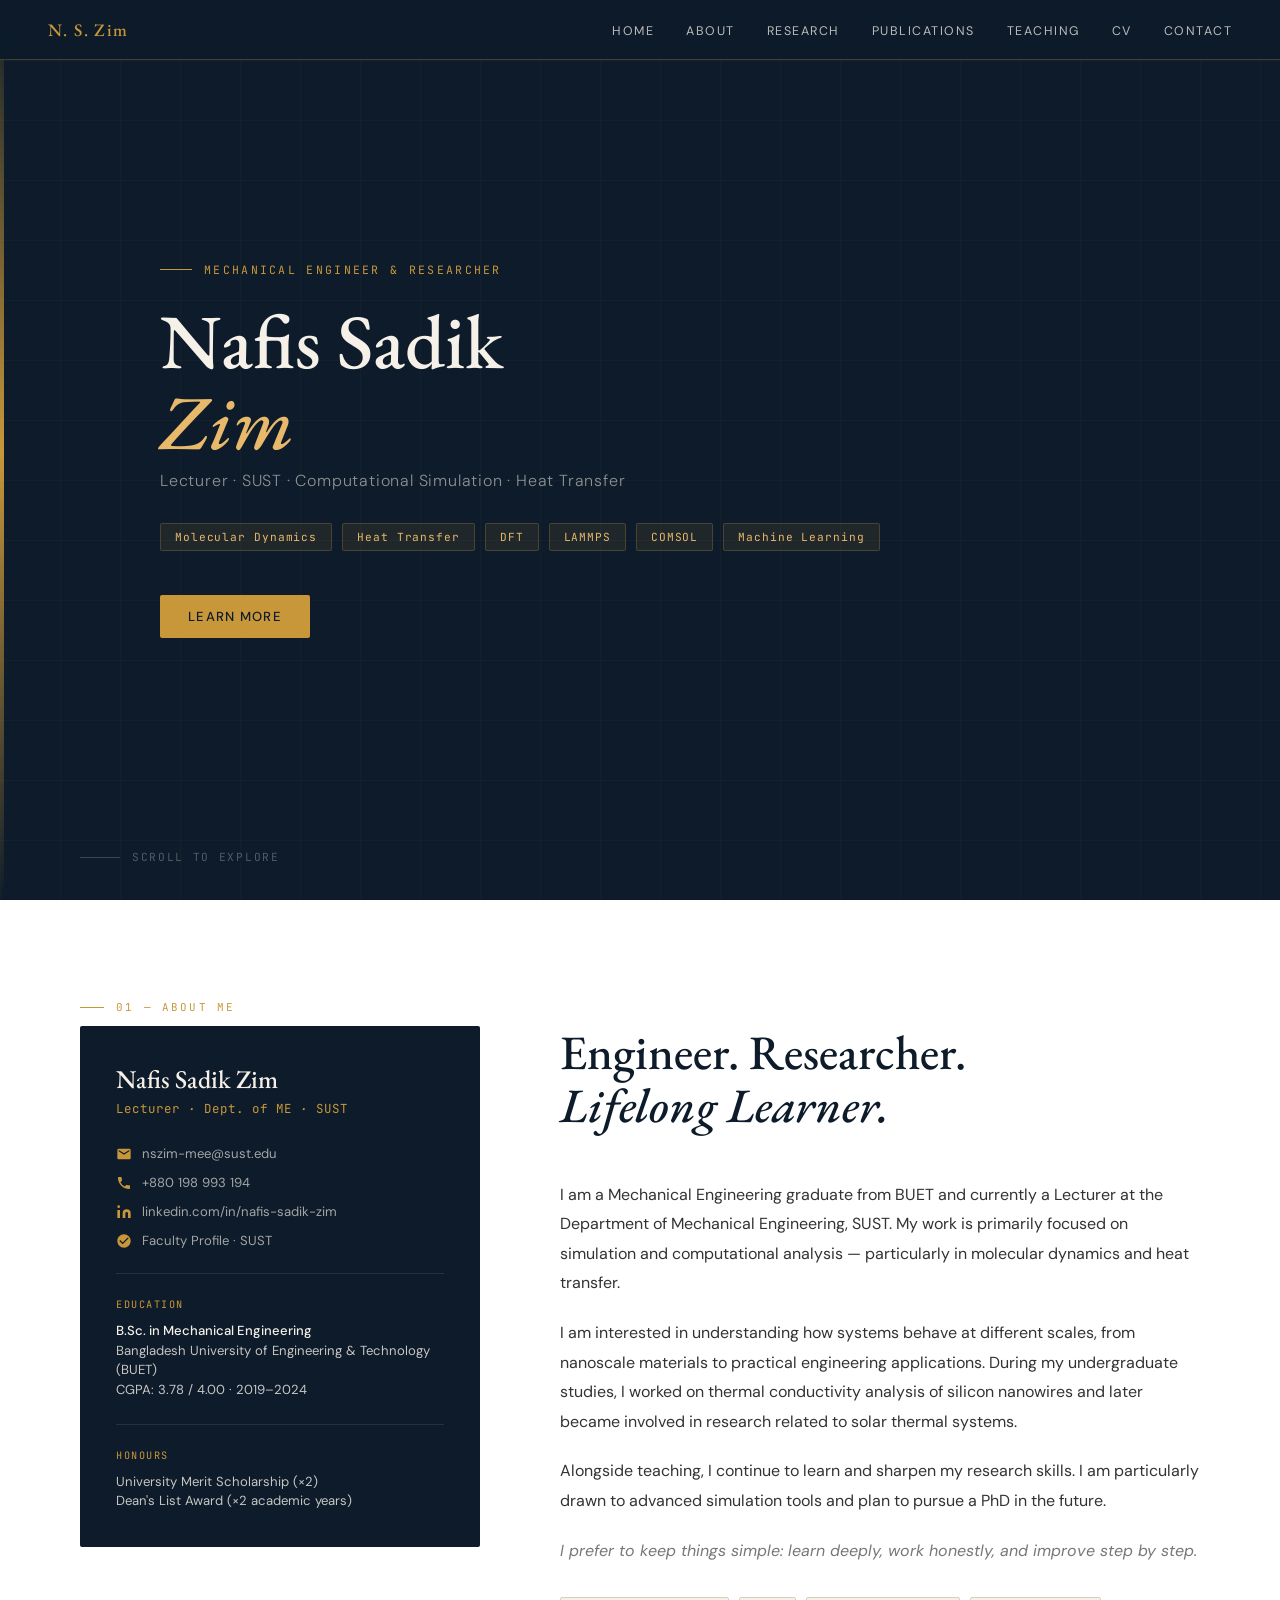
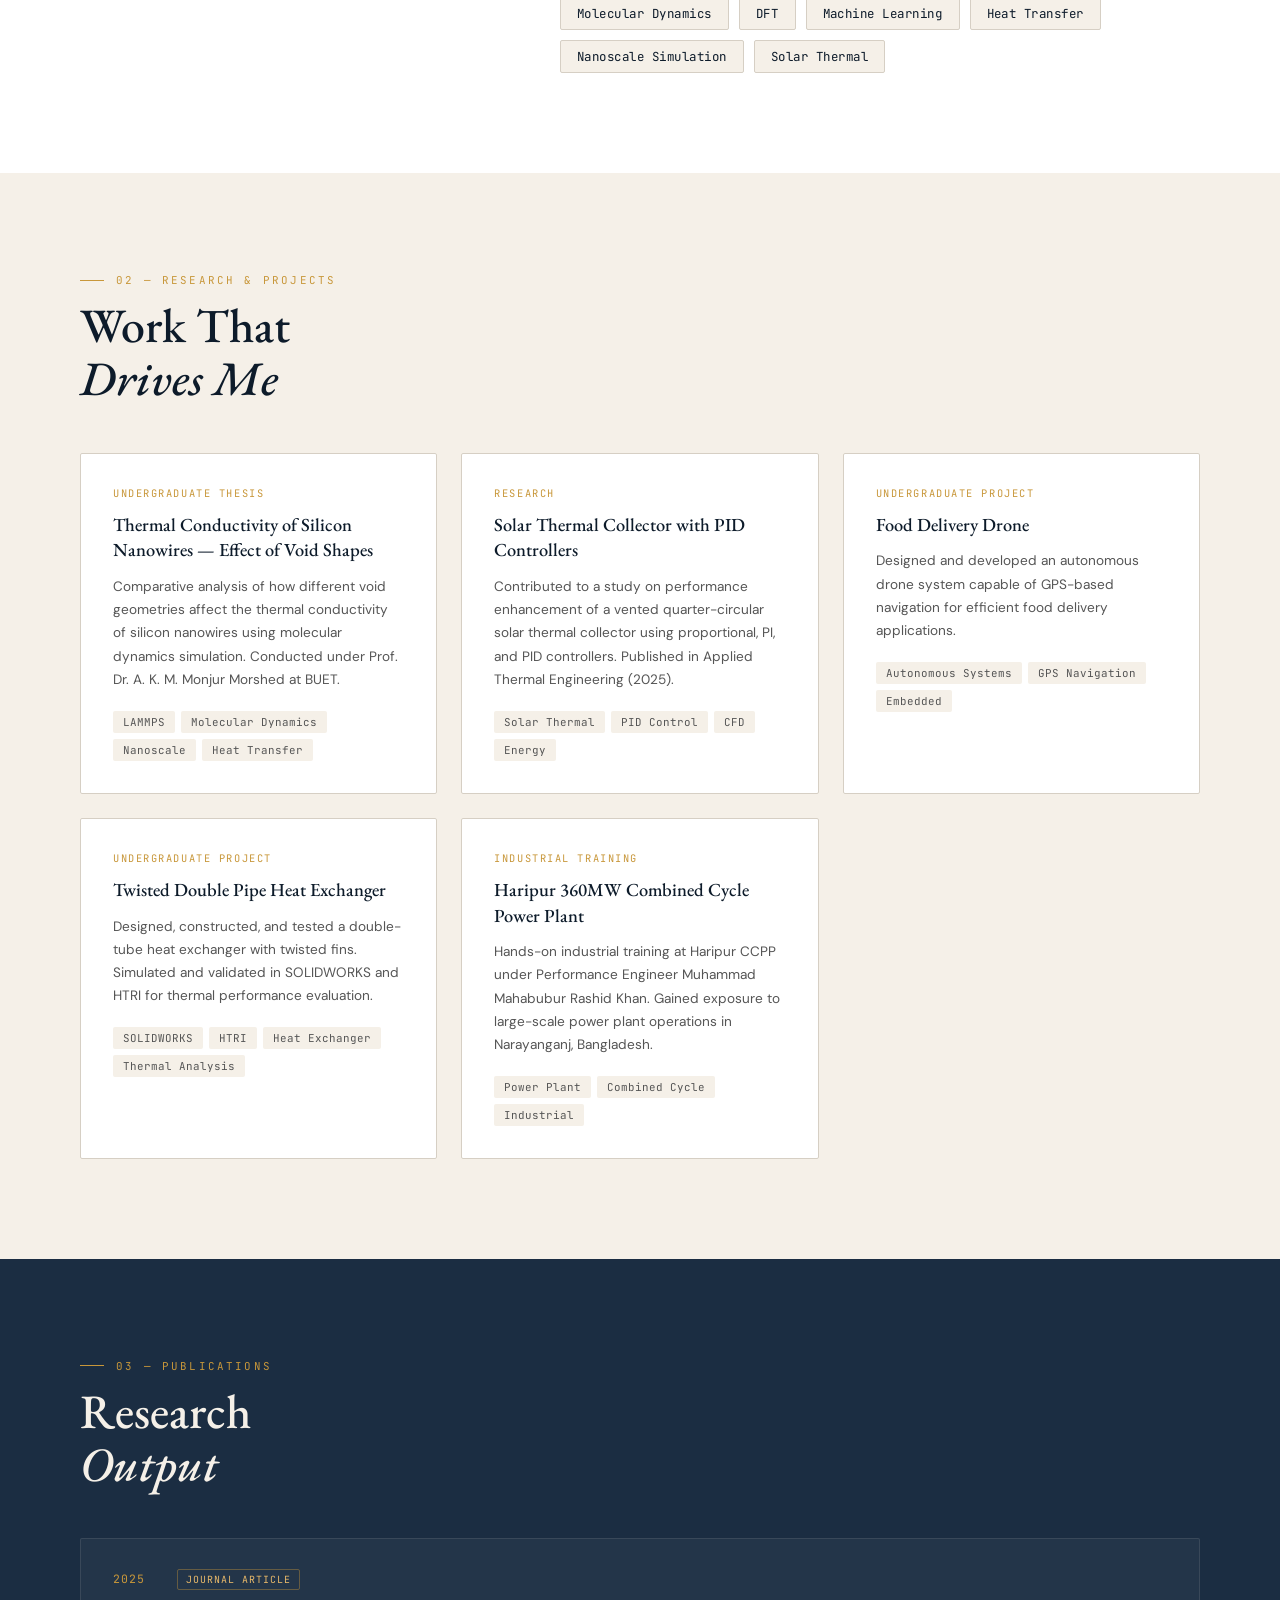
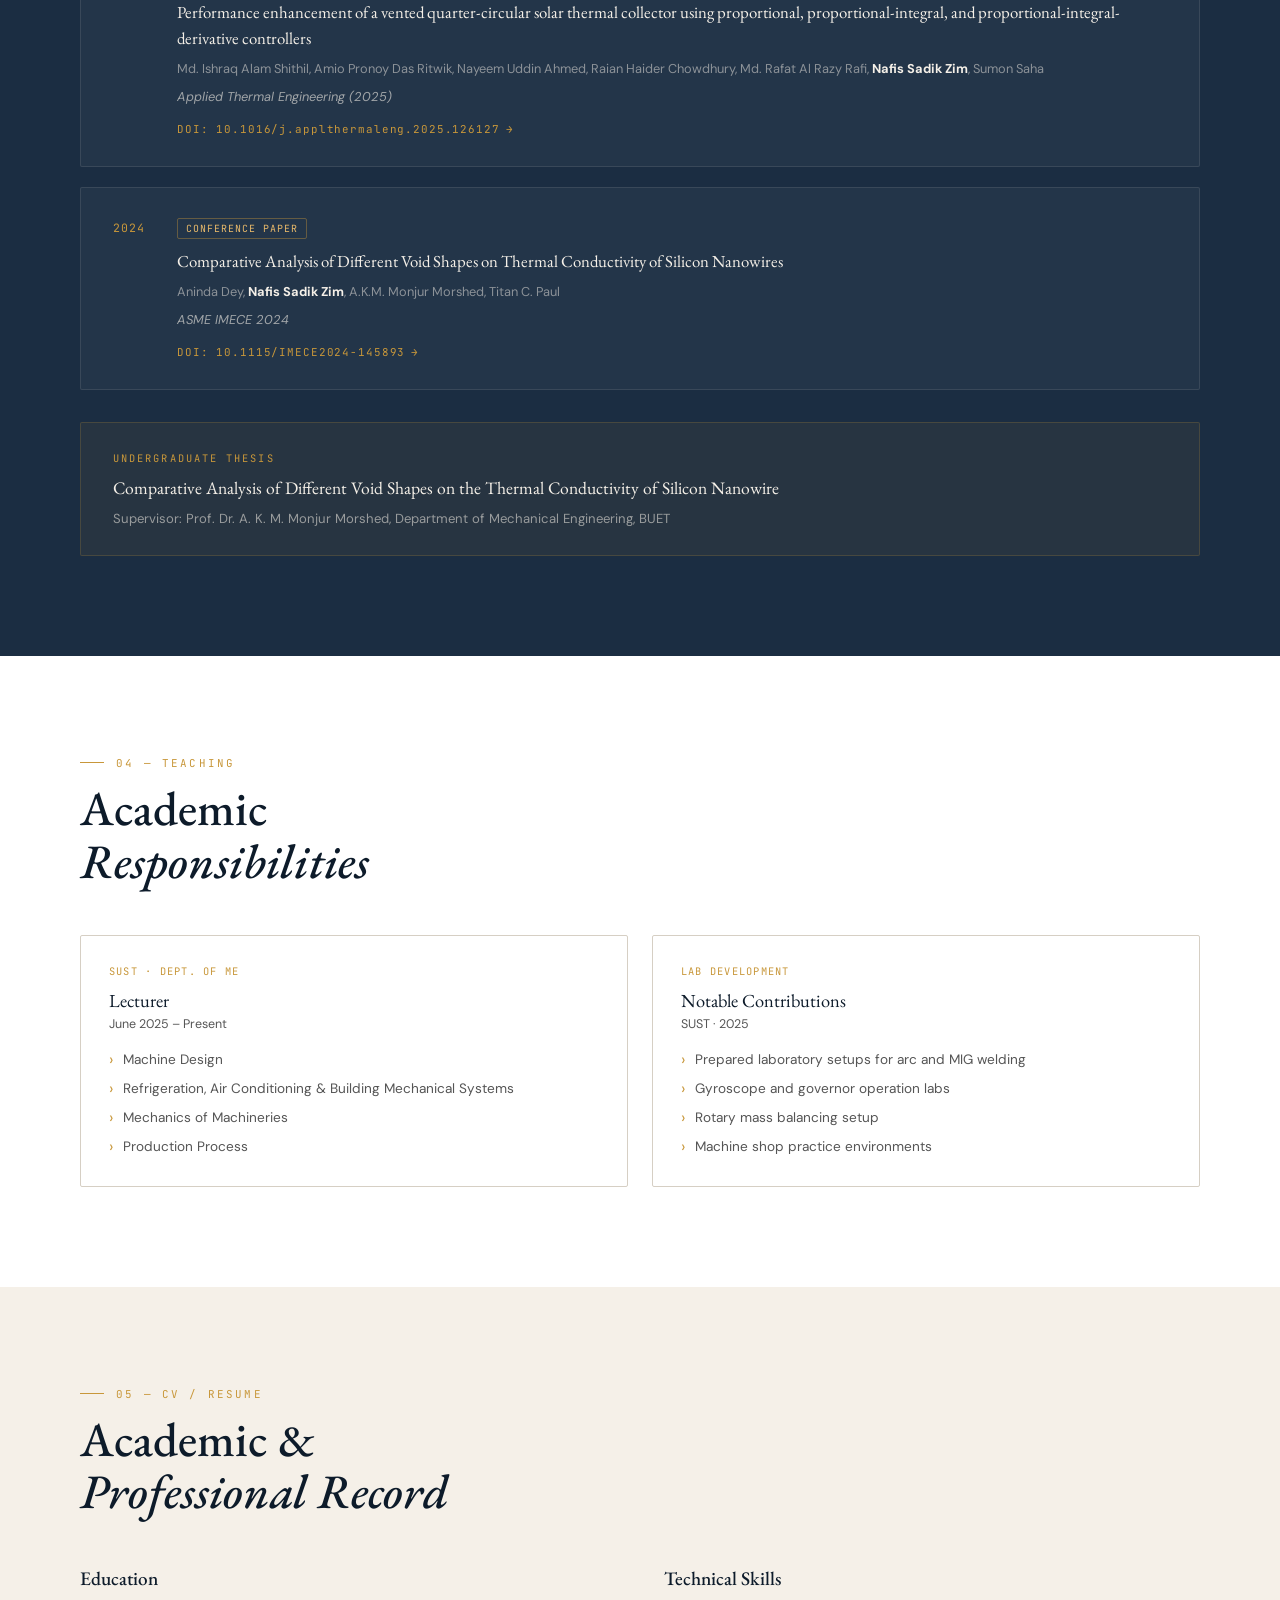
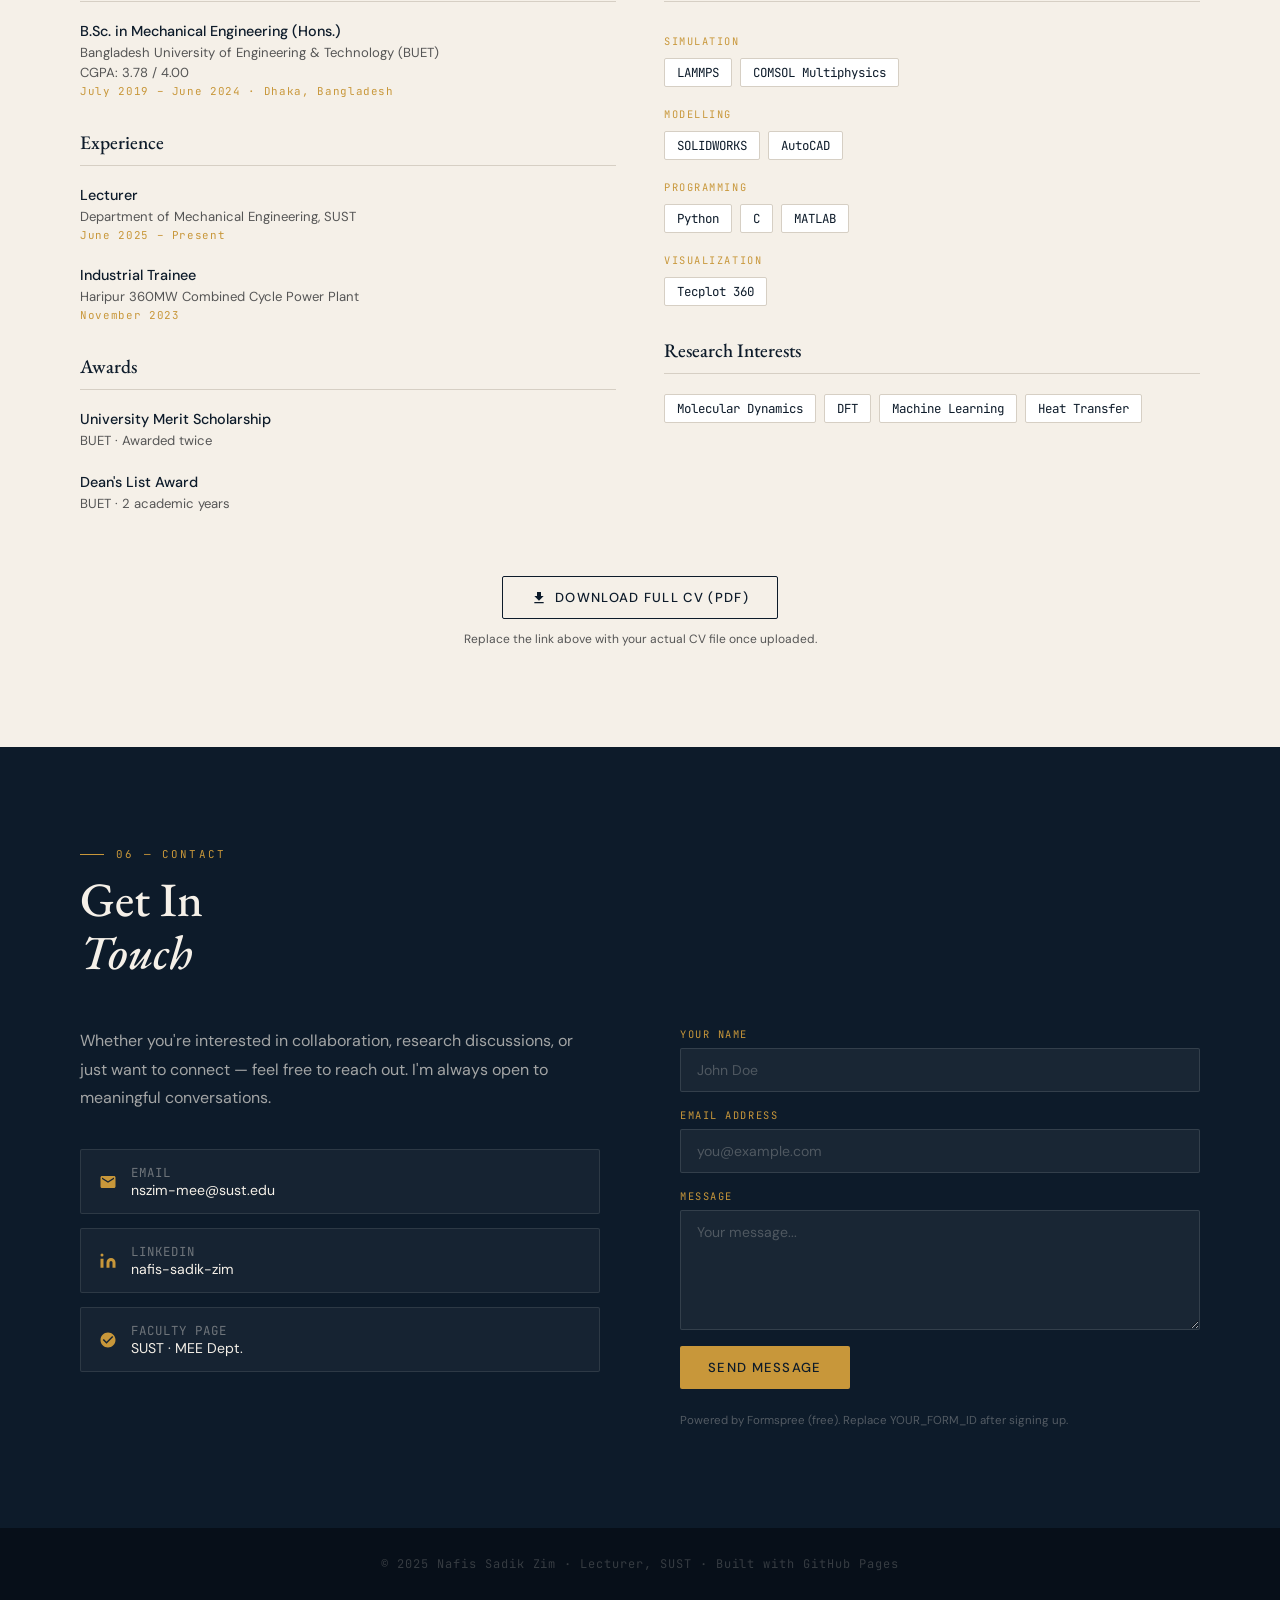
==== index.html @ 64ff1685 "Add files via upload" ====
<!DOCTYPE html>
<html lang="en">
<head>
  <meta charset="UTF-8" />
  <meta name="viewport" content="width=device-width, initial-scale=1.0"/>
  <title>Nafis Sadik Zim | Mechanical Engineer & Researcher</title>
  <link rel="preconnect" href="https://fonts.googleapis.com">
  <link href="https://fonts.googleapis.com/css2?family=EB+Garamond:ital,wght@0,400;0,500;0,600;1,400&family=DM+Sans:wght@300;400;500&family=JetBrains+Mono:wght@400;500&display=swap" rel="stylesheet">
  <style>
    :root {
      --navy: #0d1b2a;
      --slate: #1b2d42;
      --accent: #c8973a;
      --accent-light: #e8b96a;
      --cream: #f5f0e8;
      --cream-dark: #ece5d8;
      --text: #1a1a1a;
      --text-muted: #555;
      --border: #d6cfc4;
      --white: #ffffff;
    }

    * { margin: 0; padding: 0; box-sizing: border-box; }

    html { scroll-behavior: smooth; }

    body {
      font-family: 'DM Sans', sans-serif;
      background: var(--cream);
      color: var(--text);
      overflow-x: hidden;
    }

    /* ─── NAV ─── */
    nav {
      position: fixed;
      top: 0; left: 0; right: 0;
      z-index: 100;
      background: rgba(13, 27, 42, 0.97);
      backdrop-filter: blur(10px);
      display: flex;
      justify-content: space-between;
      align-items: center;
      padding: 0 48px;
      height: 60px;
      border-bottom: 1px solid rgba(200,151,58,0.3);
    }

    .nav-logo {
      font-family: 'EB Garamond', serif;
      font-size: 1.1rem;
      color: var(--accent);
      letter-spacing: 0.08em;
      font-weight: 500;
    }

    .nav-links {
      display: flex;
      gap: 32px;
      list-style: none;
    }

    .nav-links a {
      font-family: 'DM Sans', sans-serif;
      font-size: 0.78rem;
      color: rgba(245,240,232,0.75);
      text-decoration: none;
      letter-spacing: 0.12em;
      text-transform: uppercase;
      font-weight: 400;
      transition: color 0.2s;
    }

    .nav-links a:hover { color: var(--accent); }

    /* ─── HERO ─── */
    #home {
      min-height: 100vh;
      background: var(--navy);
      display: flex;
      align-items: center;
      position: relative;
      overflow: hidden;
    }

    .hero-bg-pattern {
      position: absolute;
      inset: 0;
      background-image:
        linear-gradient(rgba(200,151,58,0.04) 1px, transparent 1px),
        linear-gradient(90deg, rgba(200,151,58,0.04) 1px, transparent 1px);
      background-size: 60px 60px;
    }

    .hero-accent-bar {
      position: absolute;
      left: 0; top: 0; bottom: 0;
      width: 4px;
      background: linear-gradient(to bottom, transparent, var(--accent), transparent);
    }

    .hero-content {
      position: relative;
      z-index: 2;
      padding: 0 80px;
      max-width: 900px;
      animation: fadeUp 1s ease both;
    }

    @keyframes fadeUp {
      from { opacity: 0; transform: translateY(30px); }
      to   { opacity: 1; transform: translateY(0); }
    }

    .hero-tag {
      font-family: 'JetBrains Mono', monospace;
      font-size: 0.72rem;
      color: var(--accent);
      letter-spacing: 0.2em;
      text-transform: uppercase;
      margin-bottom: 24px;
      display: flex;
      align-items: center;
      gap: 12px;
    }

    .hero-tag::before {
      content: '';
      display: block;
      width: 32px;
      height: 1px;
      background: var(--accent);
    }

    h1 {
      font-family: 'EB Garamond', serif;
      font-size: clamp(3rem, 6vw, 5.5rem);
      color: var(--cream);
      line-height: 1.05;
      font-weight: 500;
      margin-bottom: 8px;
    }

    .hero-title-italic {
      font-style: italic;
      color: var(--accent-light);
    }

    .hero-subtitle {
      font-family: 'DM Sans', sans-serif;
      font-size: 1rem;
      color: rgba(245,240,232,0.55);
      font-weight: 300;
      letter-spacing: 0.05em;
      margin-bottom: 32px;
    }

    .hero-focus {
      display: flex;
      flex-wrap: wrap;
      gap: 10px;
      margin-bottom: 44px;
    }

    .hero-pill {
      font-family: 'JetBrains Mono', monospace;
      font-size: 0.7rem;
      background: rgba(200,151,58,0.1);
      color: var(--accent-light);
      border: 1px solid rgba(200,151,58,0.25);
      padding: 6px 14px;
      border-radius: 2px;
      letter-spacing: 0.08em;
    }

    .hero-cta {
      display: inline-flex;
      align-items: center;
      gap: 10px;
      background: var(--accent);
      color: var(--navy);
      padding: 13px 28px;
      font-size: 0.82rem;
      font-weight: 500;
      letter-spacing: 0.1em;
      text-transform: uppercase;
      text-decoration: none;
      border-radius: 2px;
      transition: background 0.2s, transform 0.2s;
    }

    .hero-cta:hover {
      background: var(--accent-light);
      transform: translateY(-1px);
    }

    .hero-scroll {
      position: absolute;
      bottom: 36px;
      left: 80px;
      display: flex;
      align-items: center;
      gap: 12px;
      color: rgba(245,240,232,0.3);
      font-size: 0.7rem;
      letter-spacing: 0.15em;
      text-transform: uppercase;
      font-family: 'JetBrains Mono', monospace;
    }

    .scroll-line {
      width: 40px;
      height: 1px;
      background: rgba(245,240,232,0.2);
    }

    /* ─── SECTION LAYOUT ─── */
    section {
      padding: 100px 80px;
    }

    .section-label {
      font-family: 'JetBrains Mono', monospace;
      font-size: 0.68rem;
      color: var(--accent);
      letter-spacing: 0.2em;
      text-transform: uppercase;
      margin-bottom: 12px;
      display: flex;
      align-items: center;
      gap: 12px;
    }

    .section-label::before {
      content: '';
      display: block;
      width: 24px;
      height: 1px;
      background: var(--accent);
    }

    h2 {
      font-family: 'EB Garamond', serif;
      font-size: clamp(2rem, 4vw, 3rem);
      font-weight: 500;
      line-height: 1.1;
      margin-bottom: 48px;
      color: var(--navy);
    }

    /* ─── ABOUT ─── */
    #about {
      background: var(--white);
    }

    .about-grid {
      display: grid;
      grid-template-columns: 1fr 1.6fr;
      gap: 80px;
      align-items: start;
    }

    .about-card {
      background: var(--navy);
      padding: 36px;
      border-radius: 2px;
      position: sticky;
      top: 80px;
    }

    .about-name {
      font-family: 'EB Garamond', serif;
      font-size: 1.6rem;
      color: var(--cream);
      font-weight: 500;
      margin-bottom: 4px;
    }

    .about-role {
      font-size: 0.78rem;
      color: var(--accent);
      letter-spacing: 0.08em;
      margin-bottom: 28px;
      font-family: 'JetBrains Mono', monospace;
    }

    .about-contact-item {
      display: flex;
      align-items: flex-start;
      gap: 10px;
      margin-bottom: 12px;
      font-size: 0.82rem;
      color: rgba(245,240,232,0.65);
    }

    .about-contact-item a {
      color: rgba(245,240,232,0.65);
      text-decoration: none;
      transition: color 0.2s;
      word-break: break-all;
    }

    .about-contact-item a:hover { color: var(--accent); }

    .contact-icon {
      width: 16px;
      height: 16px;
      flex-shrink: 0;
      margin-top: 1px;
      fill: var(--accent);
    }

    .about-divider {
      height: 1px;
      background: rgba(245,240,232,0.1);
      margin: 24px 0;
    }

    .about-cred-label {
      font-family: 'JetBrains Mono', monospace;
      font-size: 0.64rem;
      color: var(--accent);
      letter-spacing: 0.15em;
      text-transform: uppercase;
      margin-bottom: 10px;
    }

    .about-cred {
      font-size: 0.82rem;
      color: rgba(245,240,232,0.8);
      line-height: 1.5;
    }

    .about-cred strong {
      color: var(--cream);
      display: block;
      font-weight: 500;
    }

    .about-bio {
      font-size: 1rem;
      line-height: 1.85;
      color: #333;
    }

    .about-bio p { margin-bottom: 20px; }

    .about-bio p:last-child { margin-bottom: 0; }

    .interests-grid {
      display: flex;
      flex-wrap: wrap;
      gap: 10px;
      margin-top: 32px;
    }

    .interest-tag {
      background: var(--cream);
      border: 1px solid var(--border);
      padding: 7px 16px;
      font-size: 0.78rem;
      font-family: 'JetBrains Mono', monospace;
      color: var(--navy);
      border-radius: 2px;
      letter-spacing: 0.04em;
    }

    /* ─── RESEARCH & PROJECTS ─── */
    #research {
      background: var(--cream);
    }

    .projects-grid {
      display: grid;
      grid-template-columns: repeat(auto-fit, minmax(320px, 1fr));
      gap: 24px;
    }

    .project-card {
      background: var(--white);
      border: 1px solid var(--border);
      padding: 32px;
      border-radius: 2px;
      transition: box-shadow 0.25s, transform 0.25s;
      position: relative;
    }

    .project-card::before {
      content: '';
      position: absolute;
      top: 0; left: 0; right: 0;
      height: 3px;
      background: var(--accent);
      transform: scaleX(0);
      transform-origin: left;
      transition: transform 0.3s;
    }

    .project-card:hover {
      box-shadow: 0 8px 32px rgba(0,0,0,0.08);
      transform: translateY(-3px);
    }

    .project-card:hover::before { transform: scaleX(1); }

    .project-type {
      font-family: 'JetBrains Mono', monospace;
      font-size: 0.65rem;
      color: var(--accent);
      letter-spacing: 0.15em;
      text-transform: uppercase;
      margin-bottom: 12px;
    }

    .project-title {
      font-family: 'EB Garamond', serif;
      font-size: 1.15rem;
      font-weight: 500;
      color: var(--navy);
      margin-bottom: 12px;
      line-height: 1.4;
    }

    .project-desc {
      font-size: 0.85rem;
      color: var(--text-muted);
      line-height: 1.7;
      margin-bottom: 20px;
    }

    .project-tags {
      display: flex;
      flex-wrap: wrap;
      gap: 6px;
    }

    .project-tag {
      font-size: 0.68rem;
      background: var(--cream);
      color: var(--text-muted);
      padding: 4px 10px;
      border-radius: 2px;
      font-family: 'JetBrains Mono', monospace;
    }

    /* ─── PUBLICATIONS ─── */
    #publications {
      background: var(--slate);
    }

    #publications h2,
    #publications .section-label { color: var(--cream); }

    #publications .section-label { color: var(--accent); }

    .pub-list { display: flex; flex-direction: column; gap: 20px; }

    .pub-card {
      background: rgba(255,255,255,0.04);
      border: 1px solid rgba(245,240,232,0.1);
      padding: 28px 32px;
      border-radius: 2px;
      display: grid;
      grid-template-columns: auto 1fr;
      gap: 24px;
      align-items: start;
      transition: background 0.2s;
    }

    .pub-card:hover { background: rgba(255,255,255,0.07); }

    .pub-year {
      font-family: 'JetBrains Mono', monospace;
      font-size: 0.72rem;
      color: var(--accent);
      letter-spacing: 0.08em;
      padding-top: 4px;
      min-width: 40px;
    }

    .pub-type {
      display: inline-block;
      font-family: 'JetBrains Mono', monospace;
      font-size: 0.62rem;
      border: 1px solid rgba(200,151,58,0.4);
      color: var(--accent-light);
      padding: 3px 8px;
      border-radius: 2px;
      letter-spacing: 0.1em;
      text-transform: uppercase;
      margin-bottom: 10px;
    }

    .pub-title {
      font-family: 'EB Garamond', serif;
      font-size: 1.05rem;
      color: var(--cream);
      line-height: 1.5;
      font-weight: 400;
      margin-bottom: 8px;
    }

    .pub-authors {
      font-size: 0.8rem;
      color: rgba(245,240,232,0.5);
      line-height: 1.5;
      margin-bottom: 10px;
    }

    .pub-journal {
      font-size: 0.8rem;
      color: rgba(245,240,232,0.6);
      font-style: italic;
      margin-bottom: 12px;
    }

    .pub-link {
      font-family: 'JetBrains Mono', monospace;
      font-size: 0.68rem;
      color: var(--accent);
      text-decoration: none;
      letter-spacing: 0.08em;
      display: inline-flex;
      align-items: center;
      gap: 6px;
      transition: color 0.2s;
    }

    .pub-link:hover { color: var(--accent-light); }

    .pub-link::after { content: '→'; }

    /* ─── THESIS ─── */
    .thesis-block {
      margin-top: 32px;
      background: rgba(200,151,58,0.07);
      border: 1px solid rgba(200,151,58,0.2);
      padding: 28px 32px;
      border-radius: 2px;
    }

    .thesis-label {
      font-family: 'JetBrains Mono', monospace;
      font-size: 0.65rem;
      color: var(--accent);
      letter-spacing: 0.2em;
      text-transform: uppercase;
      margin-bottom: 10px;
    }

    .thesis-title {
      font-family: 'EB Garamond', serif;
      font-size: 1.1rem;
      color: var(--cream);
      margin-bottom: 8px;
      line-height: 1.5;
    }

    .thesis-supervisor {
      font-size: 0.82rem;
      color: rgba(245,240,232,0.55);
    }

    /* ─── TEACHING ─── */
    #teaching { background: var(--white); }

    .teaching-grid {
      display: grid;
      grid-template-columns: 1fr 1fr;
      gap: 24px;
    }

    .teaching-card {
      border: 1px solid var(--border);
      padding: 28px;
      border-radius: 2px;
    }

    .teaching-inst {
      font-family: 'JetBrains Mono', monospace;
      font-size: 0.65rem;
      color: var(--accent);
      letter-spacing: 0.12em;
      text-transform: uppercase;
      margin-bottom: 10px;
    }

    .teaching-title {
      font-family: 'EB Garamond', serif;
      font-size: 1.15rem;
      color: var(--navy);
      margin-bottom: 4px;
    }

    .teaching-date {
      font-size: 0.78rem;
      color: var(--text-muted);
      margin-bottom: 18px;
    }

    .course-list {
      list-style: none;
      display: flex;
      flex-direction: column;
      gap: 8px;
    }

    .course-list li {
      font-size: 0.85rem;
      color: var(--text-muted);
      display: flex;
      gap: 10px;
      align-items: flex-start;
      line-height: 1.5;
    }

    .course-list li::before {
      content: '›';
      color: var(--accent);
      font-size: 1rem;
      flex-shrink: 0;
      line-height: 1.3;
    }

    /* ─── CV ─── */
    #cv { background: var(--cream); }

    .cv-grid {
      display: grid;
      grid-template-columns: 1fr 1fr;
      gap: 48px;
    }

    .cv-section-title {
      font-family: 'EB Garamond', serif;
      font-size: 1.2rem;
      color: var(--navy);
      font-weight: 500;
      margin-bottom: 20px;
      padding-bottom: 10px;
      border-bottom: 1px solid var(--border);
    }

    .cv-item { margin-bottom: 24px; }

    .cv-item-title {
      font-size: 0.9rem;
      font-weight: 500;
      color: var(--navy);
      margin-bottom: 4px;
    }

    .cv-item-sub {
      font-size: 0.82rem;
      color: var(--text-muted);
      margin-bottom: 3px;
    }

    .cv-item-date {
      font-family: 'JetBrains Mono', monospace;
      font-size: 0.68rem;
      color: var(--accent);
      letter-spacing: 0.06em;
    }

    .skills-section { margin-top: 32px; }

    .skill-group { margin-bottom: 20px; }

    .skill-group-label {
      font-family: 'JetBrains Mono', monospace;
      font-size: 0.65rem;
      color: var(--accent);
      letter-spacing: 0.15em;
      text-transform: uppercase;
      margin-bottom: 10px;
    }

    .skill-tags {
      display: flex;
      flex-wrap: wrap;
      gap: 8px;
    }

    .skill-tag {
      background: var(--white);
      border: 1px solid var(--border);
      font-size: 0.78rem;
      padding: 5px 12px;
      border-radius: 2px;
      color: var(--navy);
      font-family: 'JetBrains Mono', monospace;
    }

    .cv-download-row {
      margin-top: 40px;
      text-align: center;
    }

    .btn-outline {
      display: inline-flex;
      align-items: center;
      gap: 8px;
      border: 1.5px solid var(--navy);
      color: var(--navy);
      padding: 12px 28px;
      font-size: 0.82rem;
      font-weight: 500;
      letter-spacing: 0.1em;
      text-transform: uppercase;
      text-decoration: none;
      border-radius: 2px;
      transition: background 0.2s, color 0.2s;
    }

    .btn-outline:hover {
      background: var(--navy);
      color: var(--cream);
    }

    /* ─── CONTACT ─── */
    #contact { background: var(--navy); }

    #contact h2 { color: var(--cream); }
    #contact .section-label { color: var(--accent); }

    .contact-layout {
      display: grid;
      grid-template-columns: 1fr 1fr;
      gap: 80px;
      align-items: start;
    }

    .contact-text {
      font-size: 1rem;
      color: rgba(245,240,232,0.65);
      line-height: 1.8;
      margin-bottom: 36px;
    }

    .contact-links { display: flex; flex-direction: column; gap: 14px; }

    .contact-link-item {
      display: flex;
      align-items: center;
      gap: 14px;
      padding: 14px 18px;
      background: rgba(255,255,255,0.04);
      border: 1px solid rgba(245,240,232,0.1);
      border-radius: 2px;
      text-decoration: none;
      transition: background 0.2s, border-color 0.2s;
    }

    .contact-link-item:hover {
      background: rgba(200,151,58,0.08);
      border-color: rgba(200,151,58,0.3);
    }

    .contact-link-icon {
      width: 18px;
      height: 18px;
      fill: var(--accent);
      flex-shrink: 0;
    }

    .contact-link-label {
      font-size: 0.78rem;
      color: rgba(245,240,232,0.4);
      font-family: 'JetBrains Mono', monospace;
      letter-spacing: 0.08em;
      text-transform: uppercase;
      display: block;
    }

    .contact-link-value {
      font-size: 0.88rem;
      color: var(--cream);
      display: block;
    }

    /* Contact form side */
    .contact-form { display: flex; flex-direction: column; gap: 16px; }

    .form-group { display: flex; flex-direction: column; gap: 7px; }

    .form-label {
      font-family: 'JetBrains Mono', monospace;
      font-size: 0.65rem;
      color: var(--accent);
      letter-spacing: 0.15em;
      text-transform: uppercase;
    }

    .form-input, .form-textarea {
      background: rgba(255,255,255,0.05);
      border: 1px solid rgba(245,240,232,0.12);
      padding: 12px 16px;
      border-radius: 2px;
      font-size: 0.88rem;
      color: var(--cream);
      font-family: 'DM Sans', sans-serif;
      transition: border-color 0.2s;
      outline: none;
    }

    .form-input:focus, .form-textarea:focus {
      border-color: rgba(200,151,58,0.5);
    }

    .form-textarea {
      resize: vertical;
      min-height: 120px;
    }

    .form-input::placeholder, .form-textarea::placeholder {
      color: rgba(245,240,232,0.25);
    }

    .btn-primary {
      background: var(--accent);
      color: var(--navy);
      border: none;
      padding: 13px 28px;
      font-size: 0.82rem;
      font-weight: 500;
      letter-spacing: 0.1em;
      text-transform: uppercase;
      border-radius: 2px;
      cursor: pointer;
      transition: background 0.2s;
      font-family: 'DM Sans', sans-serif;
      align-self: flex-start;
    }

    .btn-primary:hover { background: var(--accent-light); }

    /* ─── FOOTER ─── */
    footer {
      background: #070f19;
      text-align: center;
      padding: 28px 80px;
      font-size: 0.75rem;
      color: rgba(245,240,232,0.2);
      letter-spacing: 0.08em;
      font-family: 'JetBrains Mono', monospace;
    }

    /* ─── RESPONSIVE ─── */
    @media (max-width: 900px) {
      nav { padding: 0 24px; }
      .nav-links { gap: 18px; }
      .nav-links a { font-size: 0.7rem; }

      section { padding: 70px 24px; }
      .hero-content { padding: 0 24px; }
      .hero-scroll { left: 24px; }
      h1 { font-size: 2.8rem; }

      .about-grid,
      .teaching-grid,
      .cv-grid,
      .contact-layout {
        grid-template-columns: 1fr;
        gap: 32px;
      }

      .about-card { position: static; }
    }

    @media (max-width: 600px) {
      .nav-links { display: none; }
      h1 { font-size: 2.2rem; }
      .pub-card { grid-template-columns: 1fr; gap: 10px; }
    }
  </style>
</head>
<body>

<!-- ─── NAV ─── -->
<nav>
  <div class="nav-logo">N. S. Zim</div>
  <ul class="nav-links">
    <li><a href="#home">Home</a></li>
    <li><a href="#about">About</a></li>
    <li><a href="#research">Research</a></li>
    <li><a href="#publications">Publications</a></li>
    <li><a href="#teaching">Teaching</a></li>
    <li><a href="#cv">CV</a></li>
    <li><a href="#contact">Contact</a></li>
  </ul>
</nav>

<!-- ─── HOME ─── -->
<section id="home">
  <div class="hero-bg-pattern"></div>
  <div class="hero-accent-bar"></div>
  <div class="hero-content">
    <div class="hero-tag">Mechanical Engineer & Researcher</div>
    <h1>Nafis Sadik<br><span class="hero-title-italic">Zim</span></h1>
    <p class="hero-subtitle">Lecturer · SUST · Computational Simulation · Heat Transfer</p>
    <div class="hero-focus">
      <span class="hero-pill">Molecular Dynamics</span>
      <span class="hero-pill">Heat Transfer</span>
      <span class="hero-pill">DFT</span>
      <span class="hero-pill">LAMMPS</span>
      <span class="hero-pill">COMSOL</span>
      <span class="hero-pill">Machine Learning</span>
    </div>
    <a href="#about" class="hero-cta">Learn More</a>
  </div>
  <div class="hero-scroll">
    <span class="scroll-line"></span>
    Scroll to explore
  </div>
</section>

<!-- ─── ABOUT ─── -->
<section id="about">
  <div class="section-label">01 — About Me</div>
  <div class="about-grid">
    <div>
      <div class="about-card">
        <div class="about-name">Nafis Sadik Zim</div>
        <div class="about-role">Lecturer · Dept. of ME · SUST</div>

        <div class="about-contact-item">
          <svg class="contact-icon" viewBox="0 0 24 24" xmlns="http://www.w3.org/2000/svg"><path d="M20 4H4c-1.1 0-2 .9-2 2v12c0 1.1.9 2 2 2h16c1.1 0 2-.9 2-2V6c0-1.1-.9-2-2-2zm0 4l-8 5-8-5V6l8 5 8-5v2z"/></svg>
          <a href="mailto:nszim-mee@sust.edu">nszim-mee@sust.edu</a>
        </div>
        <div class="about-contact-item">
          <svg class="contact-icon" viewBox="0 0 24 24" xmlns="http://www.w3.org/2000/svg"><path d="M6.62 10.79a15.05 15.05 0 006.59 6.59l2.2-2.2a1 1 0 011.01-.24c1.12.37 2.33.57 3.58.57a1 1 0 011 1V20a1 1 0 01-1 1A17 17 0 013 4a1 1 0 011-1h3.5a1 1 0 011 1c0 1.25.2 2.45.57 3.58a1 1 0 01-.25 1.01l-2.2 2.2z"/></svg>
          <span>+880 198 993 194</span>
        </div>
        <div class="about-contact-item">
          <svg class="contact-icon" viewBox="0 0 24 24" xmlns="http://www.w3.org/2000/svg"><path d="M16 8a6 6 0 016 6v7h-4v-7a2 2 0 00-2-2 2 2 0 00-2 2v7h-4v-7a6 6 0 016-6zM2 9h4v12H2z"/><circle cx="4" cy="4" r="2"/></svg>
          <a href="https://www.linkedin.com/in/nafis-sadik-zim/" target="_blank">linkedin.com/in/nafis-sadik-zim</a>
        </div>
        <div class="about-contact-item">
          <svg class="contact-icon" viewBox="0 0 24 24" xmlns="http://www.w3.org/2000/svg"><path d="M12 2C6.48 2 2 6.48 2 12s4.48 10 10 10 10-4.48 10-10S17.52 2 12 2zm-2 15l-5-5 1.41-1.41L10 14.17l7.59-7.59L19 8l-9 9z"/></svg>
          <a href="https://www.sust.edu/departments/mee/faculty/nszim-mee@sust.edu" target="_blank">Faculty Profile · SUST</a>
        </div>

        <div class="about-divider"></div>

        <div class="about-cred-label">Education</div>
        <div class="about-cred">
          <strong>B.Sc. in Mechanical Engineering</strong>
          Bangladesh University of Engineering & Technology (BUET)<br>
          CGPA: 3.78 / 4.00 · 2019–2024
        </div>

        <div class="about-divider"></div>

        <div class="about-cred-label">Honours</div>
        <div class="about-cred">
          University Merit Scholarship (×2)<br>
          Dean's List Award (×2 academic years)
        </div>
      </div>
    </div>

    <div>
      <h2>Engineer. Researcher.<br><em>Lifelong Learner.</em></h2>
      <div class="about-bio">
        <p>I am a Mechanical Engineering graduate from BUET and currently a Lecturer at the Department of Mechanical Engineering, SUST. My work is primarily focused on simulation and computational analysis — particularly in molecular dynamics and heat transfer.</p>
        <p>I am interested in understanding how systems behave at different scales, from nanoscale materials to practical engineering applications. During my undergraduate studies, I worked on thermal conductivity analysis of silicon nanowires and later became involved in research related to solar thermal systems.</p>
        <p>Alongside teaching, I continue to learn and sharpen my research skills. I am particularly drawn to advanced simulation tools and plan to pursue a PhD in the future.</p>
        <p style="font-style:italic; color:#777;">I prefer to keep things simple: learn deeply, work honestly, and improve step by step.</p>
      </div>

      <div class="interests-grid">
        <span class="interest-tag">Molecular Dynamics</span>
        <span class="interest-tag">DFT</span>
        <span class="interest-tag">Machine Learning</span>
        <span class="interest-tag">Heat Transfer</span>
        <span class="interest-tag">Nanoscale Simulation</span>
        <span class="interest-tag">Solar Thermal</span>
      </div>
    </div>
  </div>
</section>

<!-- ─── RESEARCH & PROJECTS ─── -->
<section id="research">
  <div class="section-label">02 — Research & Projects</div>
  <h2>Work That<br><em>Drives Me</em></h2>
  <div class="projects-grid">

    <div class="project-card">
      <div class="project-type">Undergraduate Thesis</div>
      <div class="project-title">Thermal Conductivity of Silicon Nanowires — Effect of Void Shapes</div>
      <div class="project-desc">Comparative analysis of how different void geometries affect the thermal conductivity of silicon nanowires using molecular dynamics simulation. Conducted under Prof. Dr. A. K. M. Monjur Morshed at BUET.</div>
      <div class="project-tags">
        <span class="project-tag">LAMMPS</span>
        <span class="project-tag">Molecular Dynamics</span>
        <span class="project-tag">Nanoscale</span>
        <span class="project-tag">Heat Transfer</span>
      </div>
    </div>

    <div class="project-card">
      <div class="project-type">Research</div>
      <div class="project-title">Solar Thermal Collector with PID Controllers</div>
      <div class="project-desc">Contributed to a study on performance enhancement of a vented quarter-circular solar thermal collector using proportional, PI, and PID controllers. Published in Applied Thermal Engineering (2025).</div>
      <div class="project-tags">
        <span class="project-tag">Solar Thermal</span>
        <span class="project-tag">PID Control</span>
        <span class="project-tag">CFD</span>
        <span class="project-tag">Energy</span>
      </div>
    </div>

    <div class="project-card">
      <div class="project-type">Undergraduate Project</div>
      <div class="project-title">Food Delivery Drone</div>
      <div class="project-desc">Designed and developed an autonomous drone system capable of GPS-based navigation for efficient food delivery applications.</div>
      <div class="project-tags">
        <span class="project-tag">Autonomous Systems</span>
        <span class="project-tag">GPS Navigation</span>
        <span class="project-tag">Embedded</span>
      </div>
    </div>

    <div class="project-card">
      <div class="project-type">Undergraduate Project</div>
      <div class="project-title">Twisted Double Pipe Heat Exchanger</div>
      <div class="project-desc">Designed, constructed, and tested a double-tube heat exchanger with twisted fins. Simulated and validated in SOLIDWORKS and HTRI for thermal performance evaluation.</div>
      <div class="project-tags">
        <span class="project-tag">SOLIDWORKS</span>
        <span class="project-tag">HTRI</span>
        <span class="project-tag">Heat Exchanger</span>
        <span class="project-tag">Thermal Analysis</span>
      </div>
    </div>

    <div class="project-card">
      <div class="project-type">Industrial Training</div>
      <div class="project-title">Haripur 360MW Combined Cycle Power Plant</div>
      <div class="project-desc">Hands-on industrial training at Haripur CCPP under Performance Engineer Muhammad Mahabubur Rashid Khan. Gained exposure to large-scale power plant operations in Narayanganj, Bangladesh.</div>
      <div class="project-tags">
        <span class="project-tag">Power Plant</span>
        <span class="project-tag">Combined Cycle</span>
        <span class="project-tag">Industrial</span>
      </div>
    </div>

  </div>
</section>

<!-- ─── PUBLICATIONS ─── -->
<section id="publications">
  <div class="section-label">03 — Publications</div>
  <h2>Research<br><em>Output</em></h2>

  <div class="pub-list">

    <div class="pub-card">
      <div class="pub-year">2025</div>
      <div>
        <span class="pub-type">Journal Article</span>
        <div class="pub-title">Performance enhancement of a vented quarter-circular solar thermal collector using proportional, proportional-integral, and proportional-integral-derivative controllers</div>
        <div class="pub-authors">Md. Ishraq Alam Shithil, Amio Pronoy Das Ritwik, Nayeem Uddin Ahmed, Raian Haider Chowdhury, Md. Rafat Al Razy Rafi, <strong style="color:var(--cream)">Nafis Sadik Zim</strong>, Sumon Saha</div>
        <div class="pub-journal">Applied Thermal Engineering (2025)</div>
        <a href="https://doi.org/10.1016/j.applthermaleng.2025.126127" target="_blank" class="pub-link">DOI: 10.1016/j.applthermaleng.2025.126127</a>
      </div>
    </div>

    <div class="pub-card">
      <div class="pub-year">2024</div>
      <div>
        <span class="pub-type">Conference Paper</span>
        <div class="pub-title">Comparative Analysis of Different Void Shapes on Thermal Conductivity of Silicon Nanowires</div>
        <div class="pub-authors">Aninda Dey, <strong style="color:var(--cream)">Nafis Sadik Zim</strong>, A.K.M. Monjur Morshed, Titan C. Paul</div>
        <div class="pub-journal">ASME IMECE 2024</div>
        <a href="https://doi.org/10.1115/IMECE2024-145893" target="_blank" class="pub-link">DOI: 10.1115/IMECE2024-145893</a>
      </div>
    </div>

  </div>

  <div class="thesis-block">
    <div class="thesis-label">Undergraduate Thesis</div>
    <div class="thesis-title">Comparative Analysis of Different Void Shapes on the Thermal Conductivity of Silicon Nanowire</div>
    <div class="thesis-supervisor">Supervisor: Prof. Dr. A. K. M. Monjur Morshed, Department of Mechanical Engineering, BUET</div>
  </div>
</section>

<!-- ─── TEACHING ─── -->
<section id="teaching">
  <div class="section-label">04 — Teaching</div>
  <h2>Academic<br><em>Responsibilities</em></h2>
  <div class="teaching-grid">
    <div class="teaching-card">
      <div class="teaching-inst">SUST · Dept. of ME</div>
      <div class="teaching-title">Lecturer</div>
      <div class="teaching-date">June 2025 – Present</div>
      <ul class="course-list">
        <li>Machine Design</li>
        <li>Refrigeration, Air Conditioning & Building Mechanical Systems</li>
        <li>Mechanics of Machineries</li>
        <li>Production Process</li>
      </ul>
    </div>
    <div class="teaching-card">
      <div class="teaching-inst">Lab Development</div>
      <div class="teaching-title">Notable Contributions</div>
      <div class="teaching-date">SUST · 2025</div>
      <ul class="course-list">
        <li>Prepared laboratory setups for arc and MIG welding</li>
        <li>Gyroscope and governor operation labs</li>
        <li>Rotary mass balancing setup</li>
        <li>Machine shop practice environments</li>
      </ul>
    </div>
  </div>
</section>

<!-- ─── CV ─── -->
<section id="cv">
  <div class="section-label">05 — CV / Resume</div>
  <h2>Academic &<br><em>Professional Record</em></h2>

  <div class="cv-grid">
    <div>
      <div class="cv-section-title">Education</div>
      <div class="cv-item">
        <div class="cv-item-title">B.Sc. in Mechanical Engineering (Hons.)</div>
        <div class="cv-item-sub">Bangladesh University of Engineering & Technology (BUET)</div>
        <div class="cv-item-sub">CGPA: 3.78 / 4.00</div>
        <div class="cv-item-date">July 2019 – June 2024 · Dhaka, Bangladesh</div>
      </div>

      <div class="cv-section-title" style="margin-top:32px">Experience</div>
      <div class="cv-item">
        <div class="cv-item-title">Lecturer</div>
        <div class="cv-item-sub">Department of Mechanical Engineering, SUST</div>
        <div class="cv-item-date">June 2025 – Present</div>
      </div>
      <div class="cv-item">
        <div class="cv-item-title">Industrial Trainee</div>
        <div class="cv-item-sub">Haripur 360MW Combined Cycle Power Plant</div>
        <div class="cv-item-date">November 2023</div>
      </div>

      <div class="cv-section-title" style="margin-top:32px">Awards</div>
      <div class="cv-item">
        <div class="cv-item-title">University Merit Scholarship</div>
        <div class="cv-item-sub">BUET · Awarded twice</div>
      </div>
      <div class="cv-item">
        <div class="cv-item-title">Dean's List Award</div>
        <div class="cv-item-sub">BUET · 2 academic years</div>
      </div>
    </div>

    <div>
      <div class="cv-section-title">Technical Skills</div>
      <div class="skills-section">
        <div class="skill-group">
          <div class="skill-group-label">Simulation</div>
          <div class="skill-tags">
            <span class="skill-tag">LAMMPS</span>
            <span class="skill-tag">COMSOL Multiphysics</span>
          </div>
        </div>
        <div class="skill-group">
          <div class="skill-group-label">Modelling</div>
          <div class="skill-tags">
            <span class="skill-tag">SOLIDWORKS</span>
            <span class="skill-tag">AutoCAD</span>
          </div>
        </div>
        <div class="skill-group">
          <div class="skill-group-label">Programming</div>
          <div class="skill-tags">
            <span class="skill-tag">Python</span>
            <span class="skill-tag">C</span>
            <span class="skill-tag">MATLAB</span>
          </div>
        </div>
        <div class="skill-group">
          <div class="skill-group-label">Visualization</div>
          <div class="skill-tags">
            <span class="skill-tag">Tecplot 360</span>
          </div>
        </div>
      </div>

      <div class="cv-section-title" style="margin-top:32px">Research Interests</div>
      <div class="skill-tags">
        <span class="skill-tag">Molecular Dynamics</span>
        <span class="skill-tag">DFT</span>
        <span class="skill-tag">Machine Learning</span>
        <span class="skill-tag">Heat Transfer</span>
      </div>
    </div>
  </div>

  <div class="cv-download-row">
    <a href="#" class="btn-outline">
      <svg width="16" height="16" viewBox="0 0 24 24" fill="currentColor"><path d="M19 9h-4V3H9v6H5l7 7 7-7zM5 18v2h14v-2H5z"/></svg>
      Download Full CV (PDF)
    </a>
    <p style="margin-top:12px; font-size:0.75rem; color:var(--text-muted);">Replace the link above with your actual CV file once uploaded.</p>
  </div>
</section>

<!-- ─── CONTACT ─── -->
<section id="contact">
  <div class="section-label">06 — Contact</div>
  <h2>Get In<br><em>Touch</em></h2>
  <div class="contact-layout">
    <div>
      <p class="contact-text">Whether you're interested in collaboration, research discussions, or just want to connect — feel free to reach out. I'm always open to meaningful conversations.</p>
      <div class="contact-links">
        <a href="mailto:nszim-mee@sust.edu" class="contact-link-item">
          <svg class="contact-link-icon" viewBox="0 0 24 24"><path d="M20 4H4c-1.1 0-2 .9-2 2v12c0 1.1.9 2 2 2h16c1.1 0 2-.9 2-2V6c0-1.1-.9-2-2-2zm0 4l-8 5-8-5V6l8 5 8-5v2z"/></svg>
          <div>
            <span class="contact-link-label">Email</span>
            <span class="contact-link-value">nszim-mee@sust.edu</span>
          </div>
        </a>
        <a href="https://www.linkedin.com/in/nafis-sadik-zim/" target="_blank" class="contact-link-item">
          <svg class="contact-link-icon" viewBox="0 0 24 24"><path d="M16 8a6 6 0 016 6v7h-4v-7a2 2 0 00-2-2 2 2 0 00-2 2v7h-4v-7a6 6 0 016-6zM2 9h4v12H2z"/><circle cx="4" cy="4" r="2"/></svg>
          <div>
            <span class="contact-link-label">LinkedIn</span>
            <span class="contact-link-value">nafis-sadik-zim</span>
          </div>
        </a>
        <a href="https://www.sust.edu/departments/mee/faculty/nszim-mee@sust.edu" target="_blank" class="contact-link-item">
          <svg class="contact-link-icon" viewBox="0 0 24 24"><path d="M12 2C6.48 2 2 6.48 2 12s4.48 10 10 10 10-4.48 10-10S17.52 2 12 2zm-2 15l-5-5 1.41-1.41L10 14.17l7.59-7.59L19 8l-9 9z"/></svg>
          <div>
            <span class="contact-link-label">Faculty Page</span>
            <span class="contact-link-value">SUST · MEE Dept.</span>
          </div>
        </a>
      </div>
    </div>

    <form class="contact-form" action="https://formspree.io/f/YOUR_FORM_ID" method="POST">
      <div class="form-group">
        <label class="form-label">Your Name</label>
        <input class="form-input" type="text" name="name" placeholder="John Doe" required/>
      </div>
      <div class="form-group">
        <label class="form-label">Email Address</label>
        <input class="form-input" type="email" name="email" placeholder="you@example.com" required/>
      </div>
      <div class="form-group">
        <label class="form-label">Message</label>
        <textarea class="form-textarea" name="message" placeholder="Your message..." required></textarea>
      </div>
      <button type="submit" class="btn-primary">Send Message</button>
      <p style="font-size:0.72rem; color:rgba(245,240,232,0.3); margin-top:8px;">Powered by Formspree (free). Replace YOUR_FORM_ID after signing up.</p>
    </form>
  </div>
</section>

<!-- ─── FOOTER ─── -->
<footer>
  © 2025 Nafis Sadik Zim · Lecturer, SUST · Built with GitHub Pages
</footer>

</body>
</html>
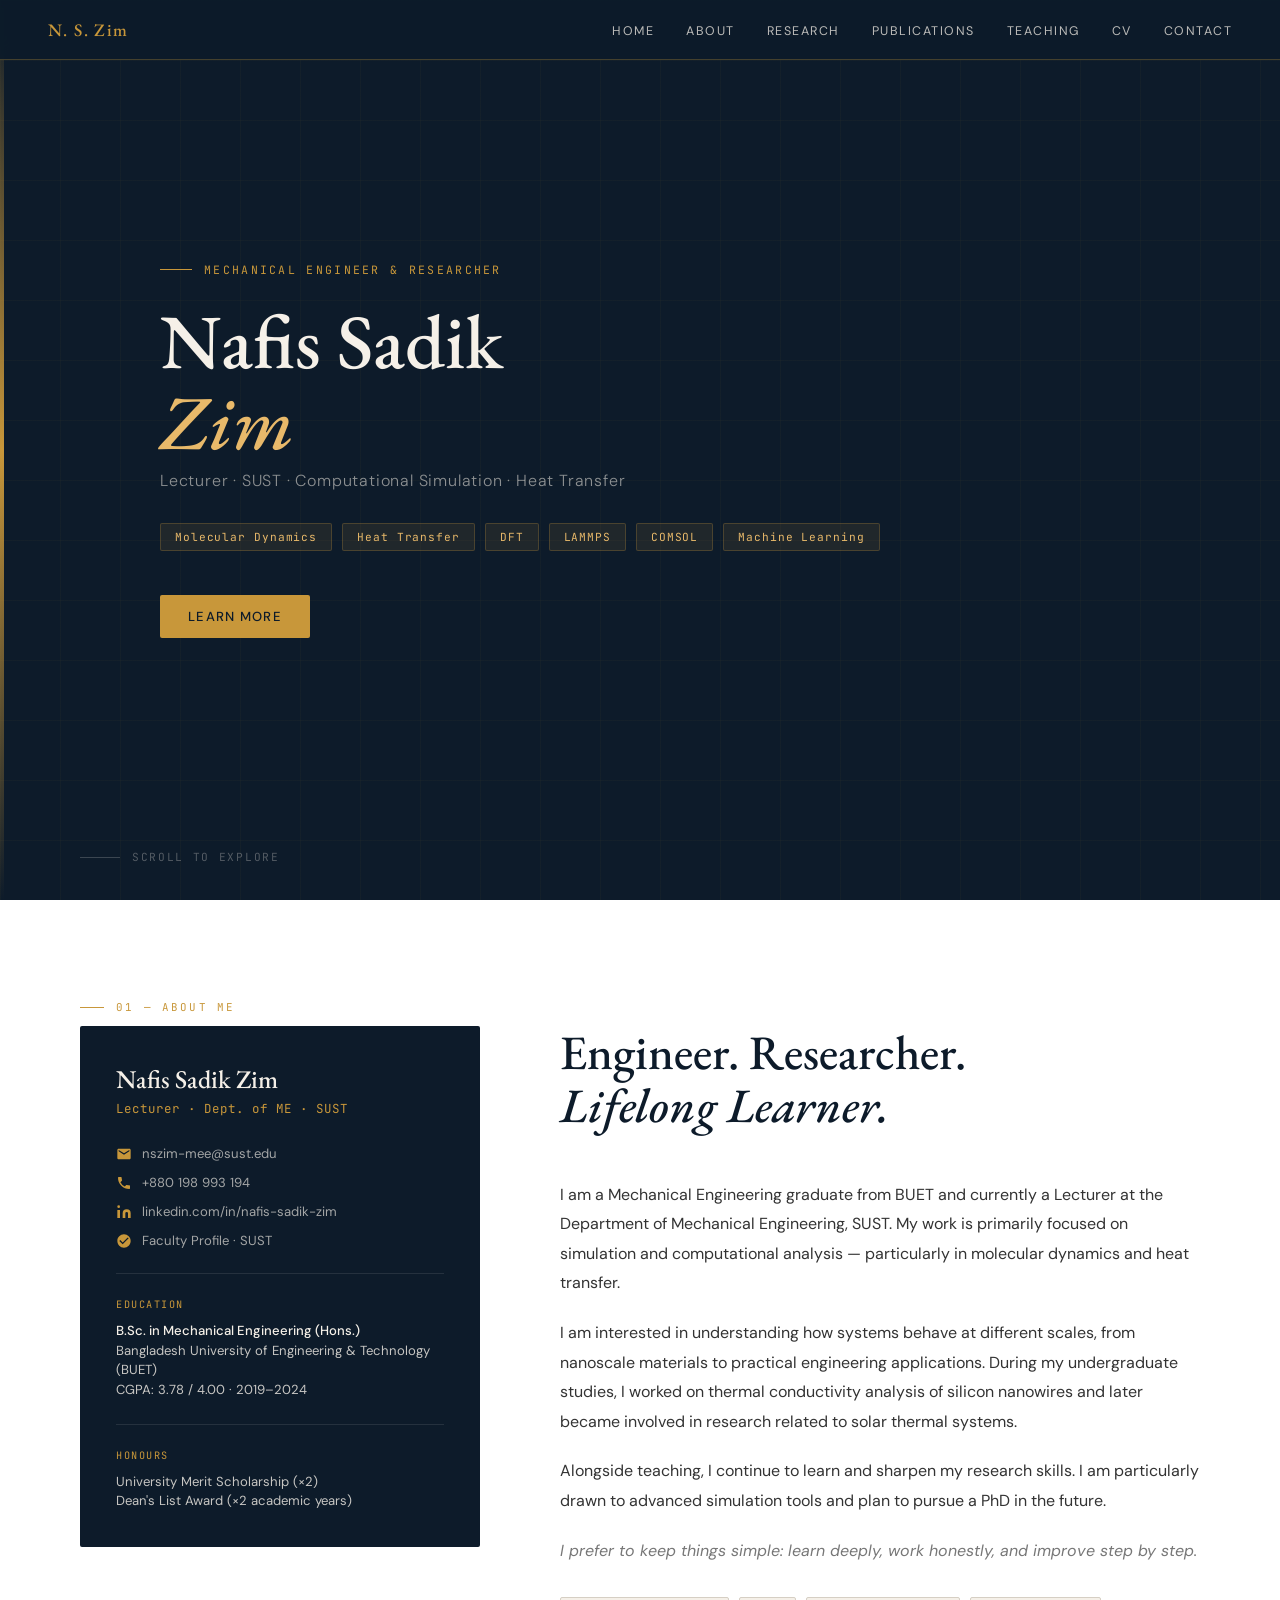
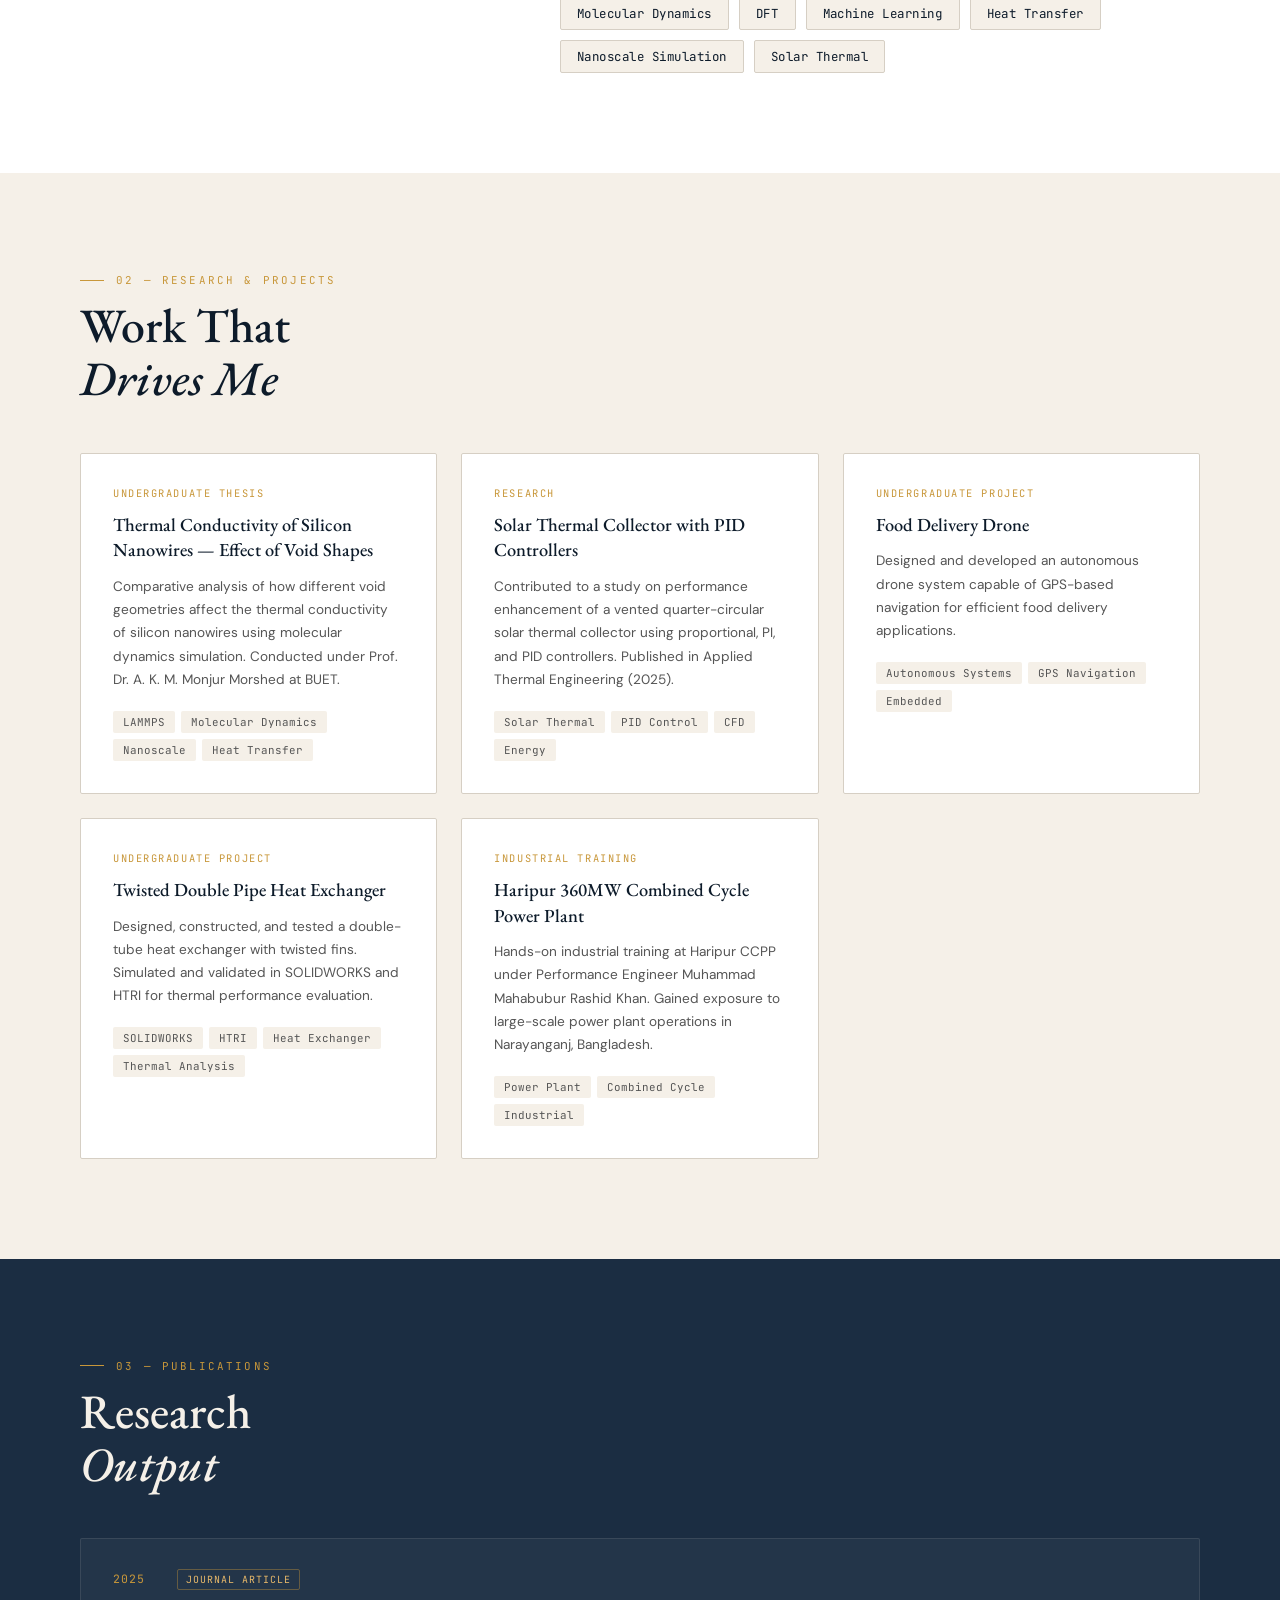
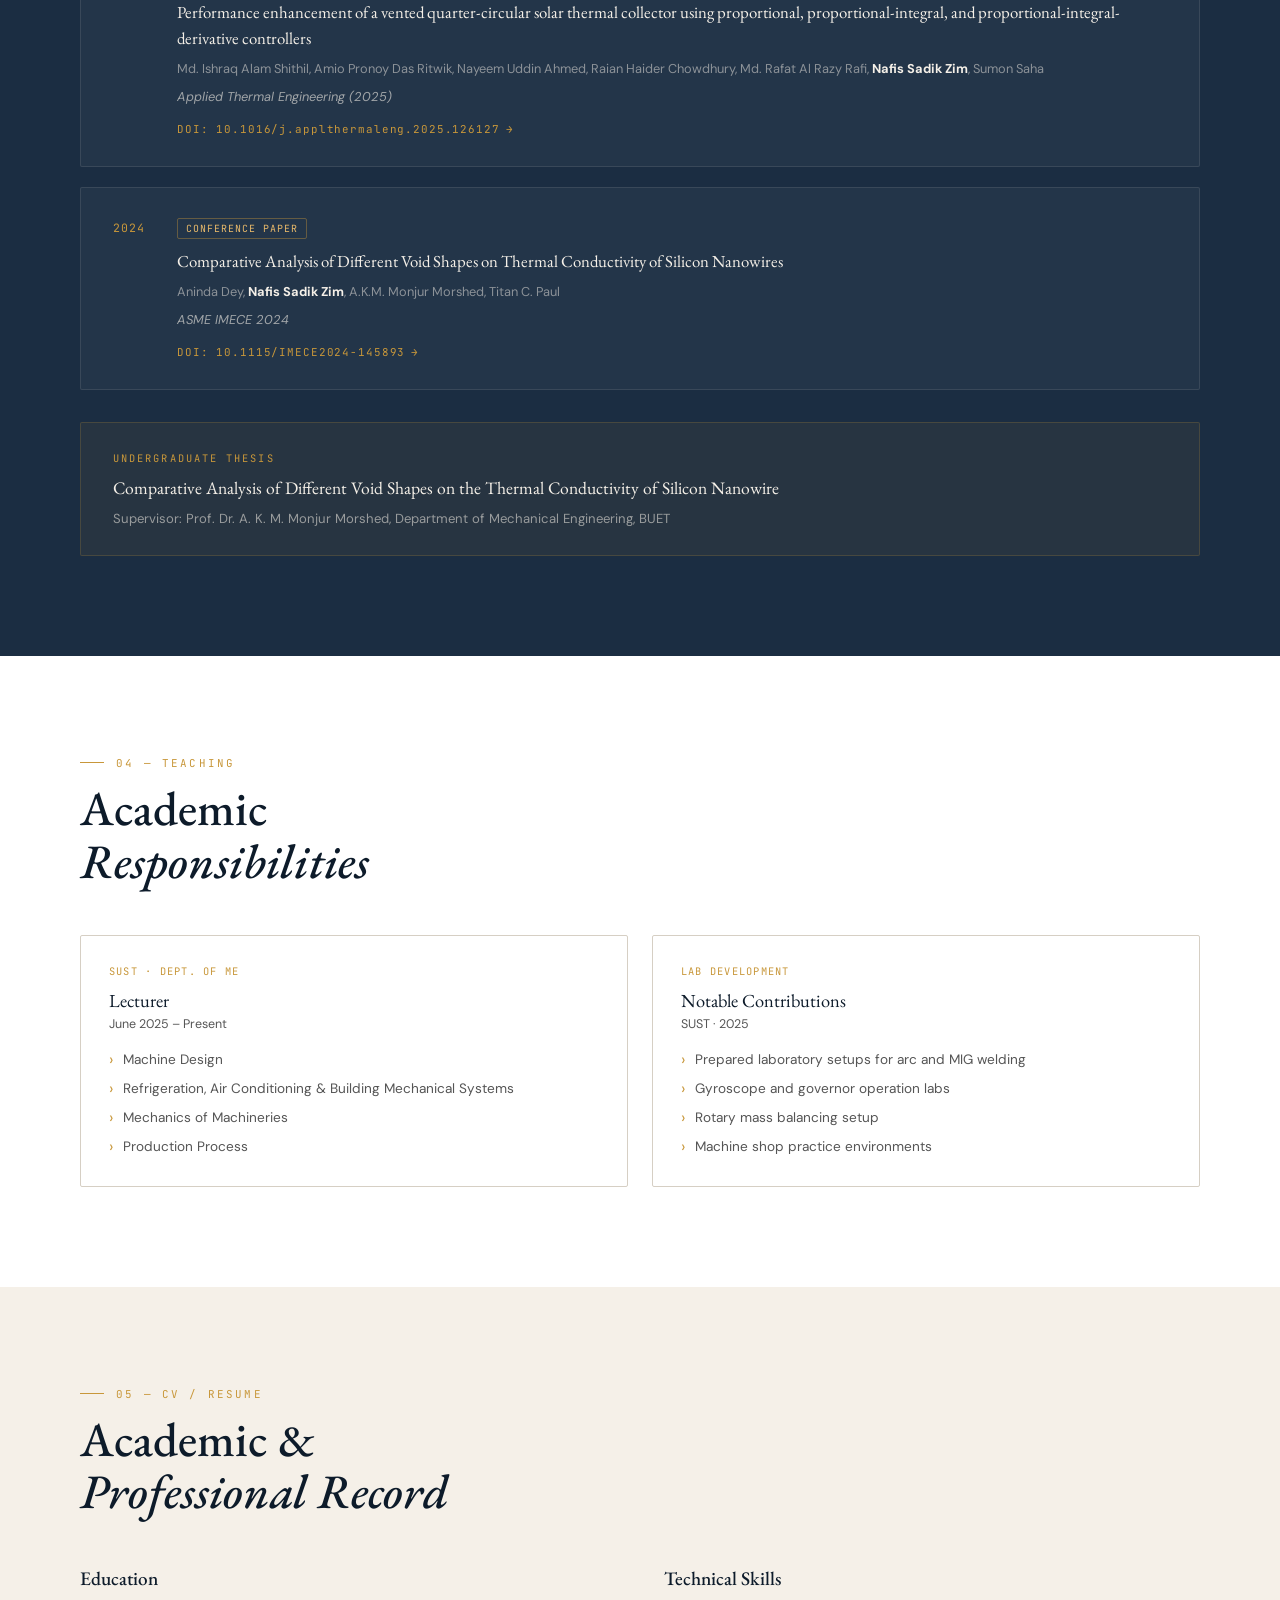
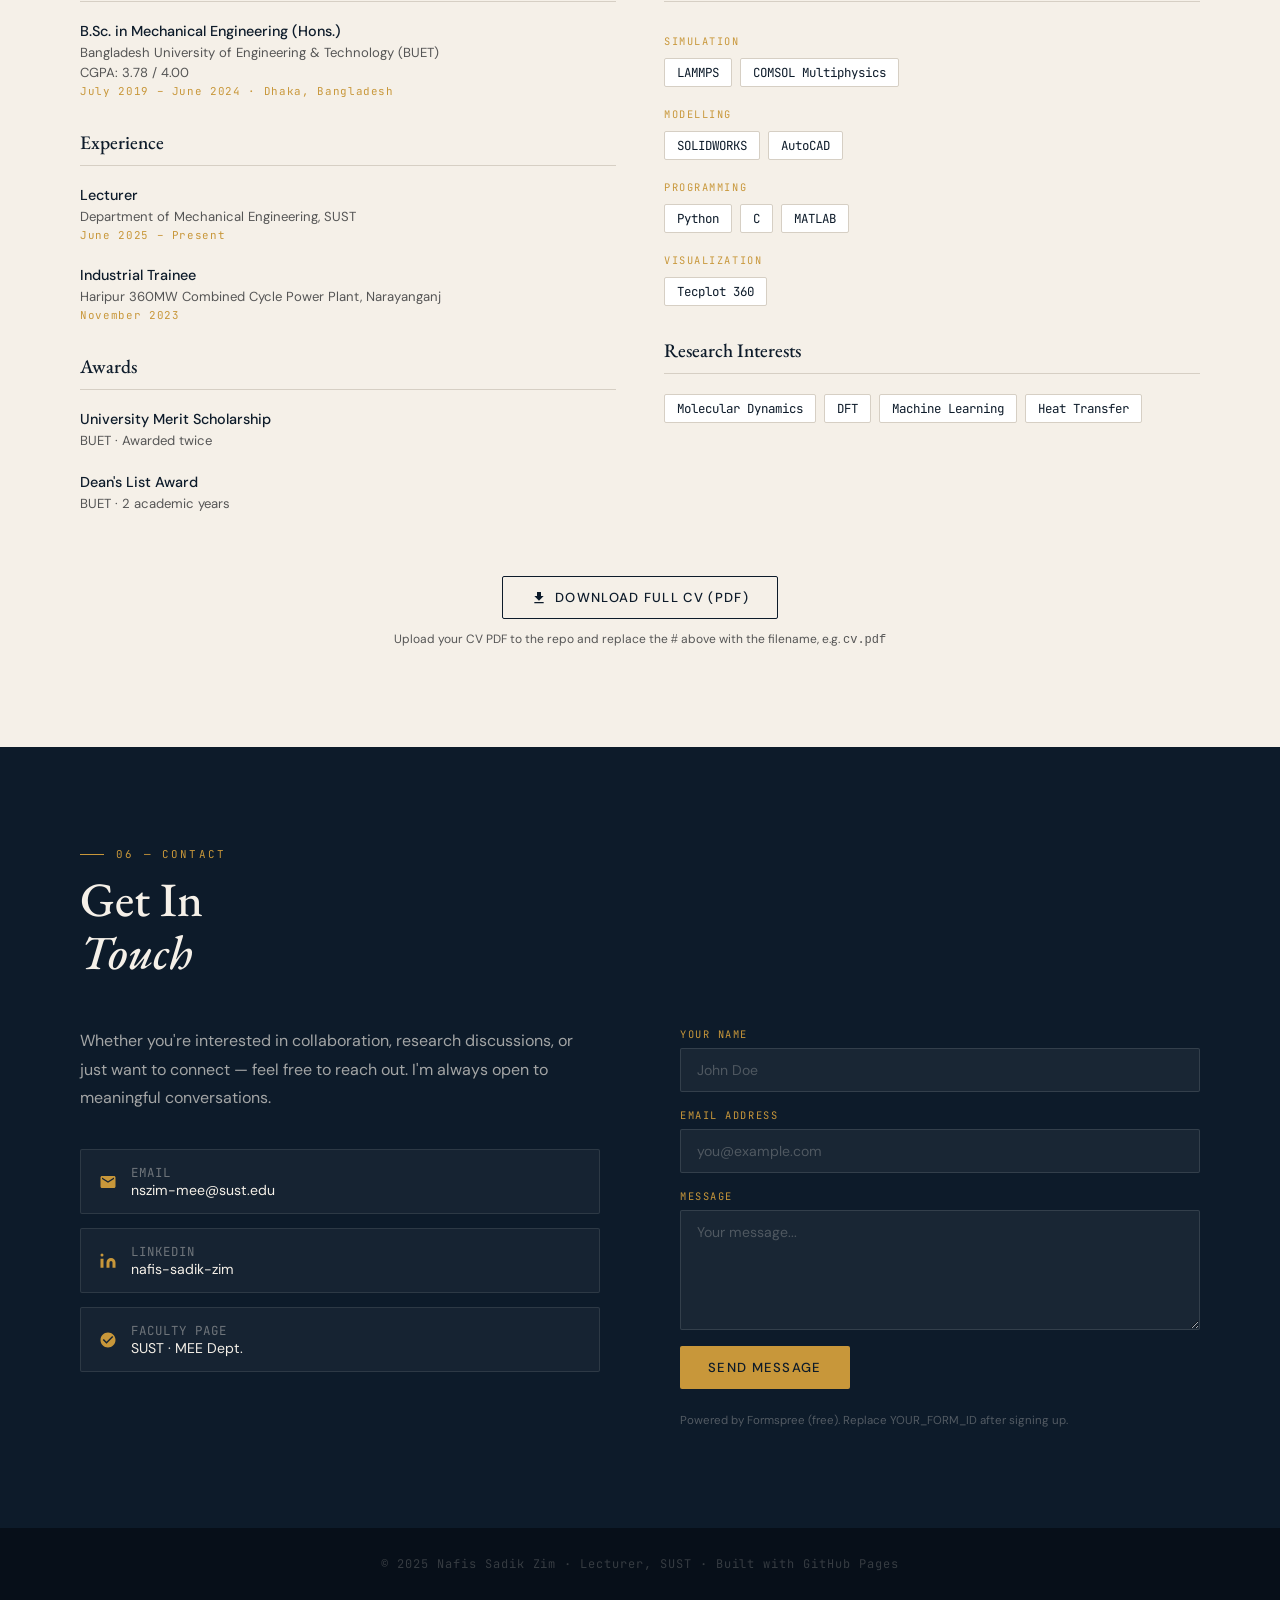
==== commit a0924b94: "Add files via upload" ====
--- a/index.html
+++ b/index.html
@@ -6,1261 +6,48 @@
   <title>Nafis Sadik Zim | Mechanical Engineer & Researcher</title>
   <link rel="preconnect" href="https://fonts.googleapis.com">
   <link href="https://fonts.googleapis.com/css2?family=EB+Garamond:ital,wght@0,400;0,500;0,600;1,400&family=DM+Sans:wght@300;400;500&family=JetBrains+Mono:wght@400;500&display=swap" rel="stylesheet">
-  <style>
-    :root {
-      --navy: #0d1b2a;
-      --slate: #1b2d42;
-      --accent: #c8973a;
-      --accent-light: #e8b96a;
-      --cream: #f5f0e8;
-      --cream-dark: #ece5d8;
-      --text: #1a1a1a;
-      --text-muted: #555;
-      --border: #d6cfc4;
-      --white: #ffffff;
-    }
-
-    * { margin: 0; padding: 0; box-sizing: border-box; }
-
-    html { scroll-behavior: smooth; }
-
-    body {
-      font-family: 'DM Sans', sans-serif;
-      background: var(--cream);
-      color: var(--text);
-      overflow-x: hidden;
-    }
-
-    /* ─── NAV ─── */
-    nav {
-      position: fixed;
-      top: 0; left: 0; right: 0;
-      z-index: 100;
-      background: rgba(13, 27, 42, 0.97);
-      backdrop-filter: blur(10px);
-      display: flex;
-      justify-content: space-between;
-      align-items: center;
-      padding: 0 48px;
-      height: 60px;
-      border-bottom: 1px solid rgba(200,151,58,0.3);
-    }
-
-    .nav-logo {
-      font-family: 'EB Garamond', serif;
-      font-size: 1.1rem;
-      color: var(--accent);
-      letter-spacing: 0.08em;
-      font-weight: 500;
-    }
-
-    .nav-links {
-      display: flex;
-      gap: 32px;
-      list-style: none;
-    }
-
-    .nav-links a {
-      font-family: 'DM Sans', sans-serif;
-      font-size: 0.78rem;
-      color: rgba(245,240,232,0.75);
-      text-decoration: none;
-      letter-spacing: 0.12em;
-      text-transform: uppercase;
-      font-weight: 400;
-      transition: color 0.2s;
-    }
-
-    .nav-links a:hover { color: var(--accent); }
-
-    /* ─── HERO ─── */
-    #home {
-      min-height: 100vh;
-      background: var(--navy);
-      display: flex;
-      align-items: center;
-      position: relative;
-      overflow: hidden;
-    }
-
-    .hero-bg-pattern {
-      position: absolute;
-      inset: 0;
-      background-image:
-        linear-gradient(rgba(200,151,58,0.04) 1px, transparent 1px),
-        linear-gradient(90deg, rgba(200,151,58,0.04) 1px, transparent 1px);
-      background-size: 60px 60px;
-    }
-
-    .hero-accent-bar {
-      position: absolute;
-      left: 0; top: 0; bottom: 0;
-      width: 4px;
-      background: linear-gradient(to bottom, transparent, var(--accent), transparent);
-    }
-
-    .hero-content {
-      position: relative;
-      z-index: 2;
-      padding: 0 80px;
-      max-width: 900px;
-      animation: fadeUp 1s ease both;
-    }
-
-    @keyframes fadeUp {
-      from { opacity: 0; transform: translateY(30px); }
-      to   { opacity: 1; transform: translateY(0); }
-    }
-
-    .hero-tag {
-      font-family: 'JetBrains Mono', monospace;
-      font-size: 0.72rem;
-      color: var(--accent);
-      letter-spacing: 0.2em;
-      text-transform: uppercase;
-      margin-bottom: 24px;
-      display: flex;
-      align-items: center;
-      gap: 12px;
-    }
-
-    .hero-tag::before {
-      content: '';
-      display: block;
-      width: 32px;
-      height: 1px;
-      background: var(--accent);
-    }
-
-    h1 {
-      font-family: 'EB Garamond', serif;
-      font-size: clamp(3rem, 6vw, 5.5rem);
-      color: var(--cream);
-      line-height: 1.05;
-      font-weight: 500;
-      margin-bottom: 8px;
-    }
-
-    .hero-title-italic {
-      font-style: italic;
-      color: var(--accent-light);
-    }
-
-    .hero-subtitle {
-      font-family: 'DM Sans', sans-serif;
-      font-size: 1rem;
-      color: rgba(245,240,232,0.55);
-      font-weight: 300;
-      letter-spacing: 0.05em;
-      margin-bottom: 32px;
-    }
-
-    .hero-focus {
-      display: flex;
-      flex-wrap: wrap;
-      gap: 10px;
-      margin-bottom: 44px;
-    }
-
-    .hero-pill {
-      font-family: 'JetBrains Mono', monospace;
-      font-size: 0.7rem;
-      background: rgba(200,151,58,0.1);
-      color: var(--accent-light);
-      border: 1px solid rgba(200,151,58,0.25);
-      padding: 6px 14px;
-      border-radius: 2px;
-      letter-spacing: 0.08em;
-    }
-
-    .hero-cta {
-      display: inline-flex;
-      align-items: center;
-      gap: 10px;
-      background: var(--accent);
-      color: var(--navy);
-      padding: 13px 28px;
-      font-size: 0.82rem;
-      font-weight: 500;
-      letter-spacing: 0.1em;
-      text-transform: uppercase;
-      text-decoration: none;
-      border-radius: 2px;
-      transition: background 0.2s, transform 0.2s;
-    }
-
-    .hero-cta:hover {
-      background: var(--accent-light);
-      transform: translateY(-1px);
-    }
-
-    .hero-scroll {
-      position: absolute;
-      bottom: 36px;
-      left: 80px;
-      display: flex;
-      align-items: center;
-      gap: 12px;
-      color: rgba(245,240,232,0.3);
-      font-size: 0.7rem;
-      letter-spacing: 0.15em;
-      text-transform: uppercase;
-      font-family: 'JetBrains Mono', monospace;
-    }
-
-    .scroll-line {
-      width: 40px;
-      height: 1px;
-      background: rgba(245,240,232,0.2);
-    }
-
-    /* ─── SECTION LAYOUT ─── */
-    section {
-      padding: 100px 80px;
-    }
-
-    .section-label {
-      font-family: 'JetBrains Mono', monospace;
-      font-size: 0.68rem;
-      color: var(--accent);
-      letter-spacing: 0.2em;
-      text-transform: uppercase;
-      margin-bottom: 12px;
-      display: flex;
-      align-items: center;
-      gap: 12px;
-    }
-
-    .section-label::before {
-      content: '';
-      display: block;
-      width: 24px;
-      height: 1px;
-      background: var(--accent);
-    }
-
-    h2 {
-      font-family: 'EB Garamond', serif;
-      font-size: clamp(2rem, 4vw, 3rem);
-      font-weight: 500;
-      line-height: 1.1;
-      margin-bottom: 48px;
-      color: var(--navy);
-    }
-
-    /* ─── ABOUT ─── */
-    #about {
-      background: var(--white);
-    }
-
-    .about-grid {
-      display: grid;
-      grid-template-columns: 1fr 1.6fr;
-      gap: 80px;
-      align-items: start;
-    }
-
-    .about-card {
-      background: var(--navy);
-      padding: 36px;
-      border-radius: 2px;
-      position: sticky;
-      top: 80px;
-    }
-
-    .about-name {
-      font-family: 'EB Garamond', serif;
-      font-size: 1.6rem;
-      color: var(--cream);
-      font-weight: 500;
-      margin-bottom: 4px;
-    }
-
-    .about-role {
-      font-size: 0.78rem;
-      color: var(--accent);
-      letter-spacing: 0.08em;
-      margin-bottom: 28px;
-      font-family: 'JetBrains Mono', monospace;
-    }
-
-    .about-contact-item {
-      display: flex;
-      align-items: flex-start;
-      gap: 10px;
-      margin-bottom: 12px;
-      font-size: 0.82rem;
-      color: rgba(245,240,232,0.65);
-    }
-
-    .about-contact-item a {
-      color: rgba(245,240,232,0.65);
-      text-decoration: none;
-      transition: color 0.2s;
-      word-break: break-all;
-    }
-
-    .about-contact-item a:hover { color: var(--accent); }
-
-    .contact-icon {
-      width: 16px;
-      height: 16px;
-      flex-shrink: 0;
-      margin-top: 1px;
-      fill: var(--accent);
-    }
-
-    .about-divider {
-      height: 1px;
-      background: rgba(245,240,232,0.1);
-      margin: 24px 0;
-    }
-
-    .about-cred-label {
-      font-family: 'JetBrains Mono', monospace;
-      font-size: 0.64rem;
-      color: var(--accent);
-      letter-spacing: 0.15em;
-      text-transform: uppercase;
-      margin-bottom: 10px;
-    }
-
-    .about-cred {
-      font-size: 0.82rem;
-      color: rgba(245,240,232,0.8);
-      line-height: 1.5;
-    }
-
-    .about-cred strong {
-      color: var(--cream);
-      display: block;
-      font-weight: 500;
-    }
-
-    .about-bio {
-      font-size: 1rem;
-      line-height: 1.85;
-      color: #333;
-    }
-
-    .about-bio p { margin-bottom: 20px; }
-
-    .about-bio p:last-child { margin-bottom: 0; }
-
-    .interests-grid {
-      display: flex;
-      flex-wrap: wrap;
-      gap: 10px;
-      margin-top: 32px;
-    }
-
-    .interest-tag {
-      background: var(--cream);
-      border: 1px solid var(--border);
-      padding: 7px 16px;
-      font-size: 0.78rem;
-      font-family: 'JetBrains Mono', monospace;
-      color: var(--navy);
-      border-radius: 2px;
-      letter-spacing: 0.04em;
-    }
-
-    /* ─── RESEARCH & PROJECTS ─── */
-    #research {
-      background: var(--cream);
-    }
-
-    .projects-grid {
-      display: grid;
-      grid-template-columns: repeat(auto-fit, minmax(320px, 1fr));
-      gap: 24px;
-    }
-
-    .project-card {
-      background: var(--white);
-      border: 1px solid var(--border);
-      padding: 32px;
-      border-radius: 2px;
-      transition: box-shadow 0.25s, transform 0.25s;
-      position: relative;
-    }
-
-    .project-card::before {
-      content: '';
-      position: absolute;
-      top: 0; left: 0; right: 0;
-      height: 3px;
-      background: var(--accent);
-      transform: scaleX(0);
-      transform-origin: left;
-      transition: transform 0.3s;
-    }
-
-    .project-card:hover {
-      box-shadow: 0 8px 32px rgba(0,0,0,0.08);
-      transform: translateY(-3px);
-    }
-
-    .project-card:hover::before { transform: scaleX(1); }
-
-    .project-type {
-      font-family: 'JetBrains Mono', monospace;
-      font-size: 0.65rem;
-      color: var(--accent);
-      letter-spacing: 0.15em;
-      text-transform: uppercase;
-      margin-bottom: 12px;
-    }
-
-    .project-title {
-      font-family: 'EB Garamond', serif;
-      font-size: 1.15rem;
-      font-weight: 500;
-      color: var(--navy);
-      margin-bottom: 12px;
-      line-height: 1.4;
-    }
-
-    .project-desc {
-      font-size: 0.85rem;
-      color: var(--text-muted);
-      line-height: 1.7;
-      margin-bottom: 20px;
-    }
-
-    .project-tags {
-      display: flex;
-      flex-wrap: wrap;
-      gap: 6px;
-    }
-
-    .project-tag {
-      font-size: 0.68rem;
-      background: var(--cream);
-      color: var(--text-muted);
-      padding: 4px 10px;
-      border-radius: 2px;
-      font-family: 'JetBrains Mono', monospace;
-    }
-
-    /* ─── PUBLICATIONS ─── */
-    #publications {
-      background: var(--slate);
-    }
-
-    #publications h2,
-    #publications .section-label { color: var(--cream); }
-
-    #publications .section-label { color: var(--accent); }
-
-    .pub-list { display: flex; flex-direction: column; gap: 20px; }
-
-    .pub-card {
-      background: rgba(255,255,255,0.04);
-      border: 1px solid rgba(245,240,232,0.1);
-      padding: 28px 32px;
-      border-radius: 2px;
-      display: grid;
-      grid-template-columns: auto 1fr;
-      gap: 24px;
-      align-items: start;
-      transition: background 0.2s;
-    }
-
-    .pub-card:hover { background: rgba(255,255,255,0.07); }
-
-    .pub-year {
-      font-family: 'JetBrains Mono', monospace;
-      font-size: 0.72rem;
-      color: var(--accent);
-      letter-spacing: 0.08em;
-      padding-top: 4px;
-      min-width: 40px;
-    }
-
-    .pub-type {
-      display: inline-block;
-      font-family: 'JetBrains Mono', monospace;
-      font-size: 0.62rem;
-      border: 1px solid rgba(200,151,58,0.4);
-      color: var(--accent-light);
-      padding: 3px 8px;
-      border-radius: 2px;
-      letter-spacing: 0.1em;
-      text-transform: uppercase;
-      margin-bottom: 10px;
-    }
-
-    .pub-title {
-      font-family: 'EB Garamond', serif;
-      font-size: 1.05rem;
-      color: var(--cream);
-      line-height: 1.5;
-      font-weight: 400;
-      margin-bottom: 8px;
-    }
-
-    .pub-authors {
-      font-size: 0.8rem;
-      color: rgba(245,240,232,0.5);
-      line-height: 1.5;
-      margin-bottom: 10px;
-    }
-
-    .pub-journal {
-      font-size: 0.8rem;
-      color: rgba(245,240,232,0.6);
-      font-style: italic;
-      margin-bottom: 12px;
-    }
-
-    .pub-link {
-      font-family: 'JetBrains Mono', monospace;
-      font-size: 0.68rem;
-      color: var(--accent);
-      text-decoration: none;
-      letter-spacing: 0.08em;
-      display: inline-flex;
-      align-items: center;
-      gap: 6px;
-      transition: color 0.2s;
-    }
-
-    .pub-link:hover { color: var(--accent-light); }
-
-    .pub-link::after { content: '→'; }
-
-    /* ─── THESIS ─── */
-    .thesis-block {
-      margin-top: 32px;
-      background: rgba(200,151,58,0.07);
-      border: 1px solid rgba(200,151,58,0.2);
-      padding: 28px 32px;
-      border-radius: 2px;
-    }
-
-    .thesis-label {
-      font-family: 'JetBrains Mono', monospace;
-      font-size: 0.65rem;
-      color: var(--accent);
-      letter-spacing: 0.2em;
-      text-transform: uppercase;
-      margin-bottom: 10px;
-    }
-
-    .thesis-title {
-      font-family: 'EB Garamond', serif;
-      font-size: 1.1rem;
-      color: var(--cream);
-      margin-bottom: 8px;
-      line-height: 1.5;
-    }
-
-    .thesis-supervisor {
-      font-size: 0.82rem;
-      color: rgba(245,240,232,0.55);
-    }
-
-    /* ─── TEACHING ─── */
-    #teaching { background: var(--white); }
-
-    .teaching-grid {
-      display: grid;
-      grid-template-columns: 1fr 1fr;
-      gap: 24px;
-    }
-
-    .teaching-card {
-      border: 1px solid var(--border);
-      padding: 28px;
-      border-radius: 2px;
-    }
-
-    .teaching-inst {
-      font-family: 'JetBrains Mono', monospace;
-      font-size: 0.65rem;
-      color: var(--accent);
-      letter-spacing: 0.12em;
-      text-transform: uppercase;
-      margin-bottom: 10px;
-    }
-
-    .teaching-title {
-      font-family: 'EB Garamond', serif;
-      font-size: 1.15rem;
-      color: var(--navy);
-      margin-bottom: 4px;
-    }
-
-    .teaching-date {
-      font-size: 0.78rem;
-      color: var(--text-muted);
-      margin-bottom: 18px;
-    }
-
-    .course-list {
-      list-style: none;
-      display: flex;
-      flex-direction: column;
-      gap: 8px;
-    }
-
-    .course-list li {
-      font-size: 0.85rem;
-      color: var(--text-muted);
-      display: flex;
-      gap: 10px;
-      align-items: flex-start;
-      line-height: 1.5;
-    }
-
-    .course-list li::before {
-      content: '›';
-      color: var(--accent);
-      font-size: 1rem;
-      flex-shrink: 0;
-      line-height: 1.3;
-    }
-
-    /* ─── CV ─── */
-    #cv { background: var(--cream); }
-
-    .cv-grid {
-      display: grid;
-      grid-template-columns: 1fr 1fr;
-      gap: 48px;
-    }
-
-    .cv-section-title {
-      font-family: 'EB Garamond', serif;
-      font-size: 1.2rem;
-      color: var(--navy);
-      font-weight: 500;
-      margin-bottom: 20px;
-      padding-bottom: 10px;
-      border-bottom: 1px solid var(--border);
-    }
-
-    .cv-item { margin-bottom: 24px; }
-
-    .cv-item-title {
-      font-size: 0.9rem;
-      font-weight: 500;
-      color: var(--navy);
-      margin-bottom: 4px;
-    }
-
-    .cv-item-sub {
-      font-size: 0.82rem;
-      color: var(--text-muted);
-      margin-bottom: 3px;
-    }
-
-    .cv-item-date {
-      font-family: 'JetBrains Mono', monospace;
-      font-size: 0.68rem;
-      color: var(--accent);
-      letter-spacing: 0.06em;
-    }
-
-    .skills-section { margin-top: 32px; }
-
-    .skill-group { margin-bottom: 20px; }
-
-    .skill-group-label {
-      font-family: 'JetBrains Mono', monospace;
-      font-size: 0.65rem;
-      color: var(--accent);
-      letter-spacing: 0.15em;
-      text-transform: uppercase;
-      margin-bottom: 10px;
-    }
-
-    .skill-tags {
-      display: flex;
-      flex-wrap: wrap;
-      gap: 8px;
-    }
-
-    .skill-tag {
-      background: var(--white);
-      border: 1px solid var(--border);
-      font-size: 0.78rem;
-      padding: 5px 12px;
-      border-radius: 2px;
-      color: var(--navy);
-      font-family: 'JetBrains Mono', monospace;
-    }
-
-    .cv-download-row {
-      margin-top: 40px;
-      text-align: center;
-    }
-
-    .btn-outline {
-      display: inline-flex;
-      align-items: center;
-      gap: 8px;
-      border: 1.5px solid var(--navy);
-      color: var(--navy);
-      padding: 12px 28px;
-      font-size: 0.82rem;
-      font-weight: 500;
-      letter-spacing: 0.1em;
-      text-transform: uppercase;
-      text-decoration: none;
-      border-radius: 2px;
-      transition: background 0.2s, color 0.2s;
-    }
-
-    .btn-outline:hover {
-      background: var(--navy);
-      color: var(--cream);
-    }
-
-    /* ─── CONTACT ─── */
-    #contact { background: var(--navy); }
-
-    #contact h2 { color: var(--cream); }
-    #contact .section-label { color: var(--accent); }
-
-    .contact-layout {
-      display: grid;
-      grid-template-columns: 1fr 1fr;
-      gap: 80px;
-      align-items: start;
-    }
-
-    .contact-text {
-      font-size: 1rem;
-      color: rgba(245,240,232,0.65);
-      line-height: 1.8;
-      margin-bottom: 36px;
-    }
-
-    .contact-links { display: flex; flex-direction: column; gap: 14px; }
-
-    .contact-link-item {
-      display: flex;
-      align-items: center;
-      gap: 14px;
-      padding: 14px 18px;
-      background: rgba(255,255,255,0.04);
-      border: 1px solid rgba(245,240,232,0.1);
-      border-radius: 2px;
-      text-decoration: none;
-      transition: background 0.2s, border-color 0.2s;
-    }
-
-    .contact-link-item:hover {
-      background: rgba(200,151,58,0.08);
-      border-color: rgba(200,151,58,0.3);
-    }
-
-    .contact-link-icon {
-      width: 18px;
-      height: 18px;
-      fill: var(--accent);
-      flex-shrink: 0;
-    }
-
-    .contact-link-label {
-      font-size: 0.78rem;
-      color: rgba(245,240,232,0.4);
-      font-family: 'JetBrains Mono', monospace;
-      letter-spacing: 0.08em;
-      text-transform: uppercase;
-      display: block;
-    }
-
-    .contact-link-value {
-      font-size: 0.88rem;
-      color: var(--cream);
-      display: block;
-    }
-
-    /* Contact form side */
-    .contact-form { display: flex; flex-direction: column; gap: 16px; }
-
-    .form-group { display: flex; flex-direction: column; gap: 7px; }
-
-    .form-label {
-      font-family: 'JetBrains Mono', monospace;
-      font-size: 0.65rem;
-      color: var(--accent);
-      letter-spacing: 0.15em;
-      text-transform: uppercase;
-    }
-
-    .form-input, .form-textarea {
-      background: rgba(255,255,255,0.05);
-      border: 1px solid rgba(245,240,232,0.12);
-      padding: 12px 16px;
-      border-radius: 2px;
-      font-size: 0.88rem;
-      color: var(--cream);
-      font-family: 'DM Sans', sans-serif;
-      transition: border-color 0.2s;
-      outline: none;
-    }
-
-    .form-input:focus, .form-textarea:focus {
-      border-color: rgba(200,151,58,0.5);
-    }
-
-    .form-textarea {
-      resize: vertical;
-      min-height: 120px;
-    }
-
-    .form-input::placeholder, .form-textarea::placeholder {
-      color: rgba(245,240,232,0.25);
-    }
-
-    .btn-primary {
-      background: var(--accent);
-      color: var(--navy);
-      border: none;
-      padding: 13px 28px;
-      font-size: 0.82rem;
-      font-weight: 500;
-      letter-spacing: 0.1em;
-      text-transform: uppercase;
-      border-radius: 2px;
-      cursor: pointer;
-      transition: background 0.2s;
-      font-family: 'DM Sans', sans-serif;
-      align-self: flex-start;
-    }
-
-    .btn-primary:hover { background: var(--accent-light); }
-
-    /* ─── FOOTER ─── */
-    footer {
-      background: #070f19;
-      text-align: center;
-      padding: 28px 80px;
-      font-size: 0.75rem;
-      color: rgba(245,240,232,0.2);
-      letter-spacing: 0.08em;
-      font-family: 'JetBrains Mono', monospace;
-    }
-
-    /* ─── RESPONSIVE ─── */
-    @media (max-width: 900px) {
-      nav { padding: 0 24px; }
-      .nav-links { gap: 18px; }
-      .nav-links a { font-size: 0.7rem; }
-
-      section { padding: 70px 24px; }
-      .hero-content { padding: 0 24px; }
-      .hero-scroll { left: 24px; }
-      h1 { font-size: 2.8rem; }
-
-      .about-grid,
-      .teaching-grid,
-      .cv-grid,
-      .contact-layout {
-        grid-template-columns: 1fr;
-        gap: 32px;
-      }
-
-      .about-card { position: static; }
-    }
-
-    @media (max-width: 600px) {
-      .nav-links { display: none; }
-      h1 { font-size: 2.2rem; }
-      .pub-card { grid-template-columns: 1fr; gap: 10px; }
-    }
-  </style>
+  <link rel="stylesheet" href="style.css"/>
 </head>
 <body>
 
-<!-- ─── NAV ─── -->
-<nav>
-  <div class="nav-logo">N. S. Zim</div>
-  <ul class="nav-links">
-    <li><a href="#home">Home</a></li>
-    <li><a href="#about">About</a></li>
-    <li><a href="#research">Research</a></li>
-    <li><a href="#publications">Publications</a></li>
-    <li><a href="#teaching">Teaching</a></li>
-    <li><a href="#cv">CV</a></li>
-    <li><a href="#contact">Contact</a></li>
-  </ul>
-</nav>
+  <!-- Navigation -->
+  <div id="nav-placeholder"></div>
 
-<!-- ─── HOME ─── -->
-<section id="home">
-  <div class="hero-bg-pattern"></div>
-  <div class="hero-accent-bar"></div>
-  <div class="hero-content">
-    <div class="hero-tag">Mechanical Engineer & Researcher</div>
-    <h1>Nafis Sadik<br><span class="hero-title-italic">Zim</span></h1>
-    <p class="hero-subtitle">Lecturer · SUST · Computational Simulation · Heat Transfer</p>
-    <div class="hero-focus">
-      <span class="hero-pill">Molecular Dynamics</span>
-      <span class="hero-pill">Heat Transfer</span>
-      <span class="hero-pill">DFT</span>
-      <span class="hero-pill">LAMMPS</span>
-      <span class="hero-pill">COMSOL</span>
-      <span class="hero-pill">Machine Learning</span>
-    </div>
-    <a href="#about" class="hero-cta">Learn More</a>
-  </div>
-  <div class="hero-scroll">
-    <span class="scroll-line"></span>
-    Scroll to explore
-  </div>
-</section>
+  <!-- Sections -->
+  <div id="home-placeholder"></div>
+  <div id="about-placeholder"></div>
+  <div id="research-placeholder"></div>
+  <div id="publications-placeholder"></div>
+  <div id="teaching-placeholder"></div>
+  <div id="cv-placeholder"></div>
+  <div id="contact-placeholder"></div>
 
-<!-- ─── ABOUT ─── -->
-<section id="about">
-  <div class="section-label">01 — About Me</div>
-  <div class="about-grid">
-    <div>
-      <div class="about-card">
-        <div class="about-name">Nafis Sadik Zim</div>
-        <div class="about-role">Lecturer · Dept. of ME · SUST</div>
+  <!-- Footer -->
+  <footer>
+    © 2025 Nafis Sadik Zim · Lecturer, SUST · Built with GitHub Pages
+  </footer>
 
-        <div class="about-contact-item">
-          <svg class="contact-icon" viewBox="0 0 24 24" xmlns="http://www.w3.org/2000/svg"><path d="M20 4H4c-1.1 0-2 .9-2 2v12c0 1.1.9 2 2 2h16c1.1 0 2-.9 2-2V6c0-1.1-.9-2-2-2zm0 4l-8 5-8-5V6l8 5 8-5v2z"/></svg>
-          <a href="mailto:nszim-mee@sust.edu">nszim-mee@sust.edu</a>
-        </div>
-        <div class="about-contact-item">
-          <svg class="contact-icon" viewBox="0 0 24 24" xmlns="http://www.w3.org/2000/svg"><path d="M6.62 10.79a15.05 15.05 0 006.59 6.59l2.2-2.2a1 1 0 011.01-.24c1.12.37 2.33.57 3.58.57a1 1 0 011 1V20a1 1 0 01-1 1A17 17 0 013 4a1 1 0 011-1h3.5a1 1 0 011 1c0 1.25.2 2.45.57 3.58a1 1 0 01-.25 1.01l-2.2 2.2z"/></svg>
-          <span>+880 198 993 194</span>
-        </div>
-        <div class="about-contact-item">
-          <svg class="contact-icon" viewBox="0 0 24 24" xmlns="http://www.w3.org/2000/svg"><path d="M16 8a6 6 0 016 6v7h-4v-7a2 2 0 00-2-2 2 2 0 00-2 2v7h-4v-7a6 6 0 016-6zM2 9h4v12H2z"/><circle cx="4" cy="4" r="2"/></svg>
-          <a href="https://www.linkedin.com/in/nafis-sadik-zim/" target="_blank">linkedin.com/in/nafis-sadik-zim</a>
-        </div>
-        <div class="about-contact-item">
-          <svg class="contact-icon" viewBox="0 0 24 24" xmlns="http://www.w3.org/2000/svg"><path d="M12 2C6.48 2 2 6.48 2 12s4.48 10 10 10 10-4.48 10-10S17.52 2 12 2zm-2 15l-5-5 1.41-1.41L10 14.17l7.59-7.59L19 8l-9 9z"/></svg>
-          <a href="https://www.sust.edu/departments/mee/faculty/nszim-mee@sust.edu" target="_blank">Faculty Profile · SUST</a>
-        </div>
+  <script>
+    // Loads each section HTML file into its placeholder
+    const sections = [
+      { id: 'nav-placeholder',          file: 'sections/nav.html' },
+      { id: 'home-placeholder',         file: 'sections/home.html' },
+      { id: 'about-placeholder',        file: 'sections/about.html' },
+      { id: 'research-placeholder',     file: 'sections/research.html' },
+      { id: 'publications-placeholder', file: 'sections/publications.html' },
+      { id: 'teaching-placeholder',     file: 'sections/teaching.html' },
+      { id: 'cv-placeholder',           file: 'sections/cv.html' },
+      { id: 'contact-placeholder',      file: 'sections/contact.html' },
+    ];
 
-        <div class="about-divider"></div>
-
-        <div class="about-cred-label">Education</div>
-        <div class="about-cred">
-          <strong>B.Sc. in Mechanical Engineering</strong>
-          Bangladesh University of Engineering & Technology (BUET)<br>
-          CGPA: 3.78 / 4.00 · 2019–2024
-        </div>
-
-        <div class="about-divider"></div>
-
-        <div class="about-cred-label">Honours</div>
-        <div class="about-cred">
-          University Merit Scholarship (×2)<br>
-          Dean's List Award (×2 academic years)
-        </div>
-      </div>
-    </div>
-
-    <div>
-      <h2>Engineer. Researcher.<br><em>Lifelong Learner.</em></h2>
-      <div class="about-bio">
-        <p>I am a Mechanical Engineering graduate from BUET and currently a Lecturer at the Department of Mechanical Engineering, SUST. My work is primarily focused on simulation and computational analysis — particularly in molecular dynamics and heat transfer.</p>
-        <p>I am interested in understanding how systems behave at different scales, from nanoscale materials to practical engineering applications. During my undergraduate studies, I worked on thermal conductivity analysis of silicon nanowires and later became involved in research related to solar thermal systems.</p>
-        <p>Alongside teaching, I continue to learn and sharpen my research skills. I am particularly drawn to advanced simulation tools and plan to pursue a PhD in the future.</p>
-        <p style="font-style:italic; color:#777;">I prefer to keep things simple: learn deeply, work honestly, and improve step by step.</p>
-      </div>
-
-      <div class="interests-grid">
-        <span class="interest-tag">Molecular Dynamics</span>
-        <span class="interest-tag">DFT</span>
-        <span class="interest-tag">Machine Learning</span>
-        <span class="interest-tag">Heat Transfer</span>
-        <span class="interest-tag">Nanoscale Simulation</span>
-        <span class="interest-tag">Solar Thermal</span>
-      </div>
-    </div>
-  </div>
-</section>
-
-<!-- ─── RESEARCH & PROJECTS ─── -->
-<section id="research">
-  <div class="section-label">02 — Research & Projects</div>
-  <h2>Work That<br><em>Drives Me</em></h2>
-  <div class="projects-grid">
-
-    <div class="project-card">
-      <div class="project-type">Undergraduate Thesis</div>
-      <div class="project-title">Thermal Conductivity of Silicon Nanowires — Effect of Void Shapes</div>
-      <div class="project-desc">Comparative analysis of how different void geometries affect the thermal conductivity of silicon nanowires using molecular dynamics simulation. Conducted under Prof. Dr. A. K. M. Monjur Morshed at BUET.</div>
-      <div class="project-tags">
-        <span class="project-tag">LAMMPS</span>
-        <span class="project-tag">Molecular Dynamics</span>
-        <span class="project-tag">Nanoscale</span>
-        <span class="project-tag">Heat Transfer</span>
-      </div>
-    </div>
-
-    <div class="project-card">
-      <div class="project-type">Research</div>
-      <div class="project-title">Solar Thermal Collector with PID Controllers</div>
-      <div class="project-desc">Contributed to a study on performance enhancement of a vented quarter-circular solar thermal collector using proportional, PI, and PID controllers. Published in Applied Thermal Engineering (2025).</div>
-      <div class="project-tags">
-        <span class="project-tag">Solar Thermal</span>
-        <span class="project-tag">PID Control</span>
-        <span class="project-tag">CFD</span>
-        <span class="project-tag">Energy</span>
-      </div>
-    </div>
-
-    <div class="project-card">
-      <div class="project-type">Undergraduate Project</div>
-      <div class="project-title">Food Delivery Drone</div>
-      <div class="project-desc">Designed and developed an autonomous drone system capable of GPS-based navigation for efficient food delivery applications.</div>
-      <div class="project-tags">
-        <span class="project-tag">Autonomous Systems</span>
-        <span class="project-tag">GPS Navigation</span>
-        <span class="project-tag">Embedded</span>
-      </div>
-    </div>
-
-    <div class="project-card">
-      <div class="project-type">Undergraduate Project</div>
-      <div class="project-title">Twisted Double Pipe Heat Exchanger</div>
-      <div class="project-desc">Designed, constructed, and tested a double-tube heat exchanger with twisted fins. Simulated and validated in SOLIDWORKS and HTRI for thermal performance evaluation.</div>
-      <div class="project-tags">
-        <span class="project-tag">SOLIDWORKS</span>
-        <span class="project-tag">HTRI</span>
-        <span class="project-tag">Heat Exchanger</span>
-        <span class="project-tag">Thermal Analysis</span>
-      </div>
-    </div>
-
-    <div class="project-card">
-      <div class="project-type">Industrial Training</div>
-      <div class="project-title">Haripur 360MW Combined Cycle Power Plant</div>
-      <div class="project-desc">Hands-on industrial training at Haripur CCPP under Performance Engineer Muhammad Mahabubur Rashid Khan. Gained exposure to large-scale power plant operations in Narayanganj, Bangladesh.</div>
-      <div class="project-tags">
-        <span class="project-tag">Power Plant</span>
-        <span class="project-tag">Combined Cycle</span>
-        <span class="project-tag">Industrial</span>
-      </div>
-    </div>
-
-  </div>
-</section>
-
-<!-- ─── PUBLICATIONS ─── -->
-<section id="publications">
-  <div class="section-label">03 — Publications</div>
-  <h2>Research<br><em>Output</em></h2>
-
-  <div class="pub-list">
-
-    <div class="pub-card">
-      <div class="pub-year">2025</div>
-      <div>
-        <span class="pub-type">Journal Article</span>
-        <div class="pub-title">Performance enhancement of a vented quarter-circular solar thermal collector using proportional, proportional-integral, and proportional-integral-derivative controllers</div>
-        <div class="pub-authors">Md. Ishraq Alam Shithil, Amio Pronoy Das Ritwik, Nayeem Uddin Ahmed, Raian Haider Chowdhury, Md. Rafat Al Razy Rafi, <strong style="color:var(--cream)">Nafis Sadik Zim</strong>, Sumon Saha</div>
-        <div class="pub-journal">Applied Thermal Engineering (2025)</div>
-        <a href="https://doi.org/10.1016/j.applthermaleng.2025.126127" target="_blank" class="pub-link">DOI: 10.1016/j.applthermaleng.2025.126127</a>
-      </div>
-    </div>
-
-    <div class="pub-card">
-      <div class="pub-year">2024</div>
-      <div>
-        <span class="pub-type">Conference Paper</span>
-        <div class="pub-title">Comparative Analysis of Different Void Shapes on Thermal Conductivity of Silicon Nanowires</div>
-        <div class="pub-authors">Aninda Dey, <strong style="color:var(--cream)">Nafis Sadik Zim</strong>, A.K.M. Monjur Morshed, Titan C. Paul</div>
-        <div class="pub-journal">ASME IMECE 2024</div>
-        <a href="https://doi.org/10.1115/IMECE2024-145893" target="_blank" class="pub-link">DOI: 10.1115/IMECE2024-145893</a>
-      </div>
-    </div>
-
-  </div>
-
-  <div class="thesis-block">
-    <div class="thesis-label">Undergraduate Thesis</div>
-    <div class="thesis-title">Comparative Analysis of Different Void Shapes on the Thermal Conductivity of Silicon Nanowire</div>
-    <div class="thesis-supervisor">Supervisor: Prof. Dr. A. K. M. Monjur Morshed, Department of Mechanical Engineering, BUET</div>
-  </div>
-</section>
-
-<!-- ─── TEACHING ─── -->
-<section id="teaching">
-  <div class="section-label">04 — Teaching</div>
-  <h2>Academic<br><em>Responsibilities</em></h2>
-  <div class="teaching-grid">
-    <div class="teaching-card">
-      <div class="teaching-inst">SUST · Dept. of ME</div>
-      <div class="teaching-title">Lecturer</div>
-      <div class="teaching-date">June 2025 – Present</div>
-      <ul class="course-list">
-        <li>Machine Design</li>
-        <li>Refrigeration, Air Conditioning & Building Mechanical Systems</li>
-        <li>Mechanics of Machineries</li>
-        <li>Production Process</li>
-      </ul>
-    </div>
-    <div class="teaching-card">
-      <div class="teaching-inst">Lab Development</div>
-      <div class="teaching-title">Notable Contributions</div>
-      <div class="teaching-date">SUST · 2025</div>
-      <ul class="course-list">
-        <li>Prepared laboratory setups for arc and MIG welding</li>
-        <li>Gyroscope and governor operation labs</li>
-        <li>Rotary mass balancing setup</li>
-        <li>Machine shop practice environments</li>
-      </ul>
-    </div>
-  </div>
-</section>
-
-<!-- ─── CV ─── -->
-<section id="cv">
-  <div class="section-label">05 — CV / Resume</div>
-  <h2>Academic &<br><em>Professional Record</em></h2>
-
-  <div class="cv-grid">
-    <div>
-      <div class="cv-section-title">Education</div>
-      <div class="cv-item">
-        <div class="cv-item-title">B.Sc. in Mechanical Engineering (Hons.)</div>
-        <div class="cv-item-sub">Bangladesh University of Engineering & Technology (BUET)</div>
-        <div class="cv-item-sub">CGPA: 3.78 / 4.00</div>
-        <div class="cv-item-date">July 2019 – June 2024 · Dhaka, Bangladesh</div>
-      </div>
-
-      <div class="cv-section-title" style="margin-top:32px">Experience</div>
-      <div class="cv-item">
-        <div class="cv-item-title">Lecturer</div>
-        <div class="cv-item-sub">Department of Mechanical Engineering, SUST</div>
-        <div class="cv-item-date">June 2025 – Present</div>
-      </div>
-      <div class="cv-item">
-        <div class="cv-item-title">Industrial Trainee</div>
-        <div class="cv-item-sub">Haripur 360MW Combined Cycle Power Plant</div>
-        <div class="cv-item-date">November 2023</div>
-      </div>
-
-      <div class="cv-section-title" style="margin-top:32px">Awards</div>
-      <div class="cv-item">
-        <div class="cv-item-title">University Merit Scholarship</div>
-        <div class="cv-item-sub">BUET · Awarded twice</div>
-      </div>
-      <div class="cv-item">
-        <div class="cv-item-title">Dean's List Award</div>
-        <div class="cv-item-sub">BUET · 2 academic years</div>
-      </div>
-    </div>
-
-    <div>
-      <div class="cv-section-title">Technical Skills</div>
-      <div class="skills-section">
-        <div class="skill-group">
-          <div class="skill-group-label">Simulation</div>
-          <div class="skill-tags">
-            <span class="skill-tag">LAMMPS</span>
-            <span class="skill-tag">COMSOL Multiphysics</span>
-          </div>
-        </div>
-        <div class="skill-group">
-          <div class="skill-group-label">Modelling</div>
-          <div class="skill-tags">
-            <span class="skill-tag">SOLIDWORKS</span>
-            <span class="skill-tag">AutoCAD</span>
-          </div>
-        </div>
-        <div class="skill-group">
-          <div class="skill-group-label">Programming</div>
-          <div class="skill-tags">
-            <span class="skill-tag">Python</span>
-            <span class="skill-tag">C</span>
-            <span class="skill-tag">MATLAB</span>
-          </div>
-        </div>
-        <div class="skill-group">
-          <div class="skill-group-label">Visualization</div>
-          <div class="skill-tags">
-            <span class="skill-tag">Tecplot 360</span>
-          </div>
-        </div>
-      </div>
-
-      <div class="cv-section-title" style="margin-top:32px">Research Interests</div>
-      <div class="skill-tags">
-        <span class="skill-tag">Molecular Dynamics</span>
-        <span class="skill-tag">DFT</span>
-        <span class="skill-tag">Machine Learning</span>
-        <span class="skill-tag">Heat Transfer</span>
-      </div>
-    </div>
-  </div>
-
-  <div class="cv-download-row">
-    <a href="#" class="btn-outline">
-      <svg width="16" height="16" viewBox="0 0 24 24" fill="currentColor"><path d="M19 9h-4V3H9v6H5l7 7 7-7zM5 18v2h14v-2H5z"/></svg>
-      Download Full CV (PDF)
-    </a>
-    <p style="margin-top:12px; font-size:0.75rem; color:var(--text-muted);">Replace the link above with your actual CV file once uploaded.</p>
-  </div>
-</section>
-
-<!-- ─── CONTACT ─── -->
-<section id="contact">
-  <div class="section-label">06 — Contact</div>
-  <h2>Get In<br><em>Touch</em></h2>
-  <div class="contact-layout">
-    <div>
-      <p class="contact-text">Whether you're interested in collaboration, research discussions, or just want to connect — feel free to reach out. I'm always open to meaningful conversations.</p>
-      <div class="contact-links">
-        <a href="mailto:nszim-mee@sust.edu" class="contact-link-item">
-          <svg class="contact-link-icon" viewBox="0 0 24 24"><path d="M20 4H4c-1.1 0-2 .9-2 2v12c0 1.1.9 2 2 2h16c1.1 0 2-.9 2-2V6c0-1.1-.9-2-2-2zm0 4l-8 5-8-5V6l8 5 8-5v2z"/></svg>
-          <div>
-            <span class="contact-link-label">Email</span>
-            <span class="contact-link-value">nszim-mee@sust.edu</span>
-          </div>
-        </a>
-        <a href="https://www.linkedin.com/in/nafis-sadik-zim/" target="_blank" class="contact-link-item">
-          <svg class="contact-link-icon" viewBox="0 0 24 24"><path d="M16 8a6 6 0 016 6v7h-4v-7a2 2 0 00-2-2 2 2 0 00-2 2v7h-4v-7a6 6 0 016-6zM2 9h4v12H2z"/><circle cx="4" cy="4" r="2"/></svg>
-          <div>
-            <span class="contact-link-label">LinkedIn</span>
-            <span class="contact-link-value">nafis-sadik-zim</span>
-          </div>
-        </a>
-        <a href="https://www.sust.edu/departments/mee/faculty/nszim-mee@sust.edu" target="_blank" class="contact-link-item">
-          <svg class="contact-link-icon" viewBox="0 0 24 24"><path d="M12 2C6.48 2 2 6.48 2 12s4.48 10 10 10 10-4.48 10-10S17.52 2 12 2zm-2 15l-5-5 1.41-1.41L10 14.17l7.59-7.59L19 8l-9 9z"/></svg>
-          <div>
-            <span class="contact-link-label">Faculty Page</span>
-            <span class="contact-link-value">SUST · MEE Dept.</span>
-          </div>
-        </a>
-      </div>
-    </div>
-
-    <form class="contact-form" action="https://formspree.io/f/YOUR_FORM_ID" method="POST">
-      <div class="form-group">
-        <label class="form-label">Your Name</label>
-        <input class="form-input" type="text" name="name" placeholder="John Doe" required/>
-      </div>
-      <div class="form-group">
-        <label class="form-label">Email Address</label>
-        <input class="form-input" type="email" name="email" placeholder="you@example.com" required/>
-      </div>
-      <div class="form-group">
-        <label class="form-label">Message</label>
-        <textarea class="form-textarea" name="message" placeholder="Your message..." required></textarea>
-      </div>
-      <button type="submit" class="btn-primary">Send Message</button>
-      <p style="font-size:0.72rem; color:rgba(245,240,232,0.3); margin-top:8px;">Powered by Formspree (free). Replace YOUR_FORM_ID after signing up.</p>
-    </form>
-  </div>
-</section>
-
-<!-- ─── FOOTER ─── -->
-<footer>
-  © 2025 Nafis Sadik Zim · Lecturer, SUST · Built with GitHub Pages
-</footer>
+    sections.forEach(({ id, file }) => {
+      fetch(file)
+        .then(res => res.text())
+        .then(html => {
+          document.getElementById(id).innerHTML = html;
+        });
+    });
+  </script>
 
 </body>
 </html>
--- a/style.css
+++ b/style.css
@@ -0,0 +1,579 @@
+/* ─────────────────────────────────────────
+   style.css — Nafis Sadik Zim Personal Site
+   Edit colors/fonts here to change the whole site at once
+───────────────────────────────────────── */
+
+:root {
+  --navy:        #0d1b2a;
+  --slate:       #1b2d42;
+  --accent:      #c8973a;
+  --accent-light:#e8b96a;
+  --cream:       #f5f0e8;
+  --cream-dark:  #ece5d8;
+  --text:        #1a1a1a;
+  --text-muted:  #555;
+  --border:      #d6cfc4;
+  --white:       #ffffff;
+}
+
+* { margin: 0; padding: 0; box-sizing: border-box; }
+html { scroll-behavior: smooth; }
+body {
+  font-family: 'DM Sans', sans-serif;
+  background: var(--cream);
+  color: var(--text);
+  overflow-x: hidden;
+}
+
+/* ─── NAV ─── */
+nav {
+  position: fixed;
+  top: 0; left: 0; right: 0;
+  z-index: 100;
+  background: rgba(13, 27, 42, 0.97);
+  backdrop-filter: blur(10px);
+  display: flex;
+  justify-content: space-between;
+  align-items: center;
+  padding: 0 48px;
+  height: 60px;
+  border-bottom: 1px solid rgba(200,151,58,0.3);
+}
+.nav-logo {
+  font-family: 'EB Garamond', serif;
+  font-size: 1.1rem;
+  color: var(--accent);
+  letter-spacing: 0.08em;
+  font-weight: 500;
+}
+.nav-links { display: flex; gap: 32px; list-style: none; }
+.nav-links a {
+  font-size: 0.78rem;
+  color: rgba(245,240,232,0.75);
+  text-decoration: none;
+  letter-spacing: 0.12em;
+  text-transform: uppercase;
+  font-weight: 400;
+  transition: color 0.2s;
+}
+.nav-links a:hover { color: var(--accent); }
+
+/* ─── SHARED SECTION LAYOUT ─── */
+section { padding: 100px 80px; }
+
+.section-label {
+  font-family: 'JetBrains Mono', monospace;
+  font-size: 0.68rem;
+  color: var(--accent);
+  letter-spacing: 0.2em;
+  text-transform: uppercase;
+  margin-bottom: 12px;
+  display: flex;
+  align-items: center;
+  gap: 12px;
+}
+.section-label::before {
+  content: '';
+  display: block;
+  width: 24px;
+  height: 1px;
+  background: var(--accent);
+}
+h2 {
+  font-family: 'EB Garamond', serif;
+  font-size: clamp(2rem, 4vw, 3rem);
+  font-weight: 500;
+  line-height: 1.1;
+  margin-bottom: 48px;
+  color: var(--navy);
+}
+
+/* ─── HOME ─── */
+#home {
+  min-height: 100vh;
+  background: var(--navy);
+  display: flex;
+  align-items: center;
+  position: relative;
+  overflow: hidden;
+}
+.hero-bg-pattern {
+  position: absolute; inset: 0;
+  background-image:
+    linear-gradient(rgba(200,151,58,0.04) 1px, transparent 1px),
+    linear-gradient(90deg, rgba(200,151,58,0.04) 1px, transparent 1px);
+  background-size: 60px 60px;
+}
+.hero-accent-bar {
+  position: absolute;
+  left: 0; top: 0; bottom: 0;
+  width: 4px;
+  background: linear-gradient(to bottom, transparent, var(--accent), transparent);
+}
+.hero-content {
+  position: relative;
+  z-index: 2;
+  padding: 0 80px;
+  max-width: 900px;
+  animation: fadeUp 1s ease both;
+}
+@keyframes fadeUp {
+  from { opacity: 0; transform: translateY(30px); }
+  to   { opacity: 1; transform: translateY(0); }
+}
+.hero-tag {
+  font-family: 'JetBrains Mono', monospace;
+  font-size: 0.72rem;
+  color: var(--accent);
+  letter-spacing: 0.2em;
+  text-transform: uppercase;
+  margin-bottom: 24px;
+  display: flex;
+  align-items: center;
+  gap: 12px;
+}
+.hero-tag::before {
+  content: '';
+  display: block;
+  width: 32px;
+  height: 1px;
+  background: var(--accent);
+}
+h1 {
+  font-family: 'EB Garamond', serif;
+  font-size: clamp(3rem, 6vw, 5.5rem);
+  color: var(--cream);
+  line-height: 1.05;
+  font-weight: 500;
+  margin-bottom: 8px;
+}
+.hero-title-italic { font-style: italic; color: var(--accent-light); }
+.hero-subtitle {
+  font-size: 1rem;
+  color: rgba(245,240,232,0.55);
+  font-weight: 300;
+  letter-spacing: 0.05em;
+  margin-bottom: 32px;
+}
+.hero-focus { display: flex; flex-wrap: wrap; gap: 10px; margin-bottom: 44px; }
+.hero-pill {
+  font-family: 'JetBrains Mono', monospace;
+  font-size: 0.7rem;
+  background: rgba(200,151,58,0.1);
+  color: var(--accent-light);
+  border: 1px solid rgba(200,151,58,0.25);
+  padding: 6px 14px;
+  border-radius: 2px;
+  letter-spacing: 0.08em;
+}
+.hero-cta {
+  display: inline-flex;
+  align-items: center;
+  gap: 10px;
+  background: var(--accent);
+  color: var(--navy);
+  padding: 13px 28px;
+  font-size: 0.82rem;
+  font-weight: 500;
+  letter-spacing: 0.1em;
+  text-transform: uppercase;
+  text-decoration: none;
+  border-radius: 2px;
+  transition: background 0.2s, transform 0.2s;
+}
+.hero-cta:hover { background: var(--accent-light); transform: translateY(-1px); }
+.hero-scroll {
+  position: absolute;
+  bottom: 36px; left: 80px;
+  display: flex;
+  align-items: center;
+  gap: 12px;
+  color: rgba(245,240,232,0.3);
+  font-size: 0.7rem;
+  letter-spacing: 0.15em;
+  text-transform: uppercase;
+  font-family: 'JetBrains Mono', monospace;
+}
+.scroll-line { width: 40px; height: 1px; background: rgba(245,240,232,0.2); }
+
+/* ─── ABOUT ─── */
+#about { background: var(--white); }
+.about-grid {
+  display: grid;
+  grid-template-columns: 1fr 1.6fr;
+  gap: 80px;
+  align-items: start;
+}
+.about-card {
+  background: var(--navy);
+  padding: 36px;
+  border-radius: 2px;
+  position: sticky;
+  top: 80px;
+}
+.about-name {
+  font-family: 'EB Garamond', serif;
+  font-size: 1.6rem;
+  color: var(--cream);
+  font-weight: 500;
+  margin-bottom: 4px;
+}
+.about-role {
+  font-size: 0.78rem;
+  color: var(--accent);
+  letter-spacing: 0.08em;
+  margin-bottom: 28px;
+  font-family: 'JetBrains Mono', monospace;
+}
+.about-contact-item {
+  display: flex;
+  align-items: flex-start;
+  gap: 10px;
+  margin-bottom: 12px;
+  font-size: 0.82rem;
+  color: rgba(245,240,232,0.65);
+}
+.about-contact-item a {
+  color: rgba(245,240,232,0.65);
+  text-decoration: none;
+  transition: color 0.2s;
+  word-break: break-all;
+}
+.about-contact-item a:hover { color: var(--accent); }
+.contact-icon { width: 16px; height: 16px; flex-shrink: 0; margin-top: 1px; fill: var(--accent); }
+.about-divider { height: 1px; background: rgba(245,240,232,0.1); margin: 24px 0; }
+.about-cred-label {
+  font-family: 'JetBrains Mono', monospace;
+  font-size: 0.64rem;
+  color: var(--accent);
+  letter-spacing: 0.15em;
+  text-transform: uppercase;
+  margin-bottom: 10px;
+}
+.about-cred { font-size: 0.82rem; color: rgba(245,240,232,0.8); line-height: 1.5; }
+.about-cred strong { color: var(--cream); display: block; font-weight: 500; }
+.about-bio { font-size: 1rem; line-height: 1.85; color: #333; }
+.about-bio p { margin-bottom: 20px; }
+.about-bio p:last-child { margin-bottom: 0; }
+.interests-grid { display: flex; flex-wrap: wrap; gap: 10px; margin-top: 32px; }
+.interest-tag {
+  background: var(--cream);
+  border: 1px solid var(--border);
+  padding: 7px 16px;
+  font-size: 0.78rem;
+  font-family: 'JetBrains Mono', monospace;
+  color: var(--navy);
+  border-radius: 2px;
+  letter-spacing: 0.04em;
+}
+
+/* ─── RESEARCH ─── */
+#research { background: var(--cream); }
+.projects-grid {
+  display: grid;
+  grid-template-columns: repeat(auto-fit, minmax(320px, 1fr));
+  gap: 24px;
+}
+.project-card {
+  background: var(--white);
+  border: 1px solid var(--border);
+  padding: 32px;
+  border-radius: 2px;
+  transition: box-shadow 0.25s, transform 0.25s;
+  position: relative;
+}
+.project-card::before {
+  content: '';
+  position: absolute;
+  top: 0; left: 0; right: 0;
+  height: 3px;
+  background: var(--accent);
+  transform: scaleX(0);
+  transform-origin: left;
+  transition: transform 0.3s;
+}
+.project-card:hover { box-shadow: 0 8px 32px rgba(0,0,0,0.08); transform: translateY(-3px); }
+.project-card:hover::before { transform: scaleX(1); }
+.project-type {
+  font-family: 'JetBrains Mono', monospace;
+  font-size: 0.65rem;
+  color: var(--accent);
+  letter-spacing: 0.15em;
+  text-transform: uppercase;
+  margin-bottom: 12px;
+}
+.project-title {
+  font-family: 'EB Garamond', serif;
+  font-size: 1.15rem;
+  font-weight: 500;
+  color: var(--navy);
+  margin-bottom: 12px;
+  line-height: 1.4;
+}
+.project-desc { font-size: 0.85rem; color: var(--text-muted); line-height: 1.7; margin-bottom: 20px; }
+.project-tags { display: flex; flex-wrap: wrap; gap: 6px; }
+.project-tag {
+  font-size: 0.68rem;
+  background: var(--cream);
+  color: var(--text-muted);
+  padding: 4px 10px;
+  border-radius: 2px;
+  font-family: 'JetBrains Mono', monospace;
+}
+
+/* ─── PUBLICATIONS ─── */
+#publications { background: var(--slate); }
+#publications h2 { color: var(--cream); }
+.pub-list { display: flex; flex-direction: column; gap: 20px; }
+.pub-card {
+  background: rgba(255,255,255,0.04);
+  border: 1px solid rgba(245,240,232,0.1);
+  padding: 28px 32px;
+  border-radius: 2px;
+  display: grid;
+  grid-template-columns: auto 1fr;
+  gap: 24px;
+  align-items: start;
+  transition: background 0.2s;
+}
+.pub-card:hover { background: rgba(255,255,255,0.07); }
+.pub-year {
+  font-family: 'JetBrains Mono', monospace;
+  font-size: 0.72rem;
+  color: var(--accent);
+  letter-spacing: 0.08em;
+  padding-top: 4px;
+  min-width: 40px;
+}
+.pub-type {
+  display: inline-block;
+  font-family: 'JetBrains Mono', monospace;
+  font-size: 0.62rem;
+  border: 1px solid rgba(200,151,58,0.4);
+  color: var(--accent-light);
+  padding: 3px 8px;
+  border-radius: 2px;
+  letter-spacing: 0.1em;
+  text-transform: uppercase;
+  margin-bottom: 10px;
+}
+.pub-title {
+  font-family: 'EB Garamond', serif;
+  font-size: 1.05rem;
+  color: var(--cream);
+  line-height: 1.5;
+  font-weight: 400;
+  margin-bottom: 8px;
+}
+.pub-authors { font-size: 0.8rem; color: rgba(245,240,232,0.5); line-height: 1.5; margin-bottom: 10px; }
+.pub-journal { font-size: 0.8rem; color: rgba(245,240,232,0.6); font-style: italic; margin-bottom: 12px; }
+.pub-link {
+  font-family: 'JetBrains Mono', monospace;
+  font-size: 0.68rem;
+  color: var(--accent);
+  text-decoration: none;
+  letter-spacing: 0.08em;
+  display: inline-flex;
+  align-items: center;
+  gap: 6px;
+  transition: color 0.2s;
+}
+.pub-link:hover { color: var(--accent-light); }
+.pub-link::after { content: '→'; }
+.thesis-block {
+  margin-top: 32px;
+  background: rgba(200,151,58,0.07);
+  border: 1px solid rgba(200,151,58,0.2);
+  padding: 28px 32px;
+  border-radius: 2px;
+}
+.thesis-label {
+  font-family: 'JetBrains Mono', monospace;
+  font-size: 0.65rem;
+  color: var(--accent);
+  letter-spacing: 0.2em;
+  text-transform: uppercase;
+  margin-bottom: 10px;
+}
+.thesis-title { font-family: 'EB Garamond', serif; font-size: 1.1rem; color: var(--cream); margin-bottom: 8px; line-height: 1.5; }
+.thesis-supervisor { font-size: 0.82rem; color: rgba(245,240,232,0.55); }
+
+/* ─── TEACHING ─── */
+#teaching { background: var(--white); }
+.teaching-grid { display: grid; grid-template-columns: 1fr 1fr; gap: 24px; }
+.teaching-card { border: 1px solid var(--border); padding: 28px; border-radius: 2px; }
+.teaching-inst {
+  font-family: 'JetBrains Mono', monospace;
+  font-size: 0.65rem;
+  color: var(--accent);
+  letter-spacing: 0.12em;
+  text-transform: uppercase;
+  margin-bottom: 10px;
+}
+.teaching-title { font-family: 'EB Garamond', serif; font-size: 1.15rem; color: var(--navy); margin-bottom: 4px; }
+.teaching-date { font-size: 0.78rem; color: var(--text-muted); margin-bottom: 18px; }
+.course-list { list-style: none; display: flex; flex-direction: column; gap: 8px; }
+.course-list li {
+  font-size: 0.85rem;
+  color: var(--text-muted);
+  display: flex;
+  gap: 10px;
+  align-items: flex-start;
+  line-height: 1.5;
+}
+.course-list li::before { content: '›'; color: var(--accent); font-size: 1rem; flex-shrink: 0; line-height: 1.3; }
+
+/* ─── CV ─── */
+#cv { background: var(--cream); }
+.cv-grid { display: grid; grid-template-columns: 1fr 1fr; gap: 48px; }
+.cv-section-title {
+  font-family: 'EB Garamond', serif;
+  font-size: 1.2rem;
+  color: var(--navy);
+  font-weight: 500;
+  margin-bottom: 20px;
+  padding-bottom: 10px;
+  border-bottom: 1px solid var(--border);
+}
+.cv-item { margin-bottom: 24px; }
+.cv-item-title { font-size: 0.9rem; font-weight: 500; color: var(--navy); margin-bottom: 4px; }
+.cv-item-sub { font-size: 0.82rem; color: var(--text-muted); margin-bottom: 3px; }
+.cv-item-date { font-family: 'JetBrains Mono', monospace; font-size: 0.68rem; color: var(--accent); letter-spacing: 0.06em; }
+.skills-section { margin-top: 32px; }
+.skill-group { margin-bottom: 20px; }
+.skill-group-label {
+  font-family: 'JetBrains Mono', monospace;
+  font-size: 0.65rem;
+  color: var(--accent);
+  letter-spacing: 0.15em;
+  text-transform: uppercase;
+  margin-bottom: 10px;
+}
+.skill-tags { display: flex; flex-wrap: wrap; gap: 8px; }
+.skill-tag {
+  background: var(--white);
+  border: 1px solid var(--border);
+  font-size: 0.78rem;
+  padding: 5px 12px;
+  border-radius: 2px;
+  color: var(--navy);
+  font-family: 'JetBrains Mono', monospace;
+}
+.cv-download-row { margin-top: 40px; text-align: center; }
+.btn-outline {
+  display: inline-flex;
+  align-items: center;
+  gap: 8px;
+  border: 1.5px solid var(--navy);
+  color: var(--navy);
+  padding: 12px 28px;
+  font-size: 0.82rem;
+  font-weight: 500;
+  letter-spacing: 0.1em;
+  text-transform: uppercase;
+  text-decoration: none;
+  border-radius: 2px;
+  transition: background 0.2s, color 0.2s;
+}
+.btn-outline:hover { background: var(--navy); color: var(--cream); }
+
+/* ─── CONTACT ─── */
+#contact { background: var(--navy); }
+#contact h2 { color: var(--cream); }
+#contact .section-label { color: var(--accent); }
+.contact-layout { display: grid; grid-template-columns: 1fr 1fr; gap: 80px; align-items: start; }
+.contact-text { font-size: 1rem; color: rgba(245,240,232,0.65); line-height: 1.8; margin-bottom: 36px; }
+.contact-links { display: flex; flex-direction: column; gap: 14px; }
+.contact-link-item {
+  display: flex;
+  align-items: center;
+  gap: 14px;
+  padding: 14px 18px;
+  background: rgba(255,255,255,0.04);
+  border: 1px solid rgba(245,240,232,0.1);
+  border-radius: 2px;
+  text-decoration: none;
+  transition: background 0.2s, border-color 0.2s;
+}
+.contact-link-item:hover { background: rgba(200,151,58,0.08); border-color: rgba(200,151,58,0.3); }
+.contact-link-icon { width: 18px; height: 18px; fill: var(--accent); flex-shrink: 0; }
+.contact-link-label {
+  font-size: 0.78rem;
+  color: rgba(245,240,232,0.4);
+  font-family: 'JetBrains Mono', monospace;
+  letter-spacing: 0.08em;
+  text-transform: uppercase;
+  display: block;
+}
+.contact-link-value { font-size: 0.88rem; color: var(--cream); display: block; }
+.contact-form { display: flex; flex-direction: column; gap: 16px; }
+.form-group { display: flex; flex-direction: column; gap: 7px; }
+.form-label {
+  font-family: 'JetBrains Mono', monospace;
+  font-size: 0.65rem;
+  color: var(--accent);
+  letter-spacing: 0.15em;
+  text-transform: uppercase;
+}
+.form-input, .form-textarea {
+  background: rgba(255,255,255,0.05);
+  border: 1px solid rgba(245,240,232,0.12);
+  padding: 12px 16px;
+  border-radius: 2px;
+  font-size: 0.88rem;
+  color: var(--cream);
+  font-family: 'DM Sans', sans-serif;
+  transition: border-color 0.2s;
+  outline: none;
+}
+.form-input:focus, .form-textarea:focus { border-color: rgba(200,151,58,0.5); }
+.form-textarea { resize: vertical; min-height: 120px; }
+.form-input::placeholder, .form-textarea::placeholder { color: rgba(245,240,232,0.25); }
+.btn-primary {
+  background: var(--accent);
+  color: var(--navy);
+  border: none;
+  padding: 13px 28px;
+  font-size: 0.82rem;
+  font-weight: 500;
+  letter-spacing: 0.1em;
+  text-transform: uppercase;
+  border-radius: 2px;
+  cursor: pointer;
+  transition: background 0.2s;
+  font-family: 'DM Sans', sans-serif;
+  align-self: flex-start;
+}
+.btn-primary:hover { background: var(--accent-light); }
+
+/* ─── FOOTER ─── */
+footer {
+  background: #070f19;
+  text-align: center;
+  padding: 28px 80px;
+  font-size: 0.75rem;
+  color: rgba(245,240,232,0.2);
+  letter-spacing: 0.08em;
+  font-family: 'JetBrains Mono', monospace;
+}
+
+/* ─── RESPONSIVE ─── */
+@media (max-width: 900px) {
+  nav { padding: 0 24px; }
+  .nav-links { gap: 18px; }
+  .nav-links a { font-size: 0.7rem; }
+  section { padding: 70px 24px; }
+  .hero-content { padding: 0 24px; }
+  .hero-scroll { left: 24px; }
+  h1 { font-size: 2.8rem; }
+  .about-grid, .teaching-grid, .cv-grid, .contact-layout {
+    grid-template-columns: 1fr;
+    gap: 32px;
+  }
+  .about-card { position: static; }
+}
+@media (max-width: 600px) {
+  .nav-links { display: none; }
+  h1 { font-size: 2.2rem; }
+  .pub-card { grid-template-columns: 1fr; gap: 10px; }
+}
